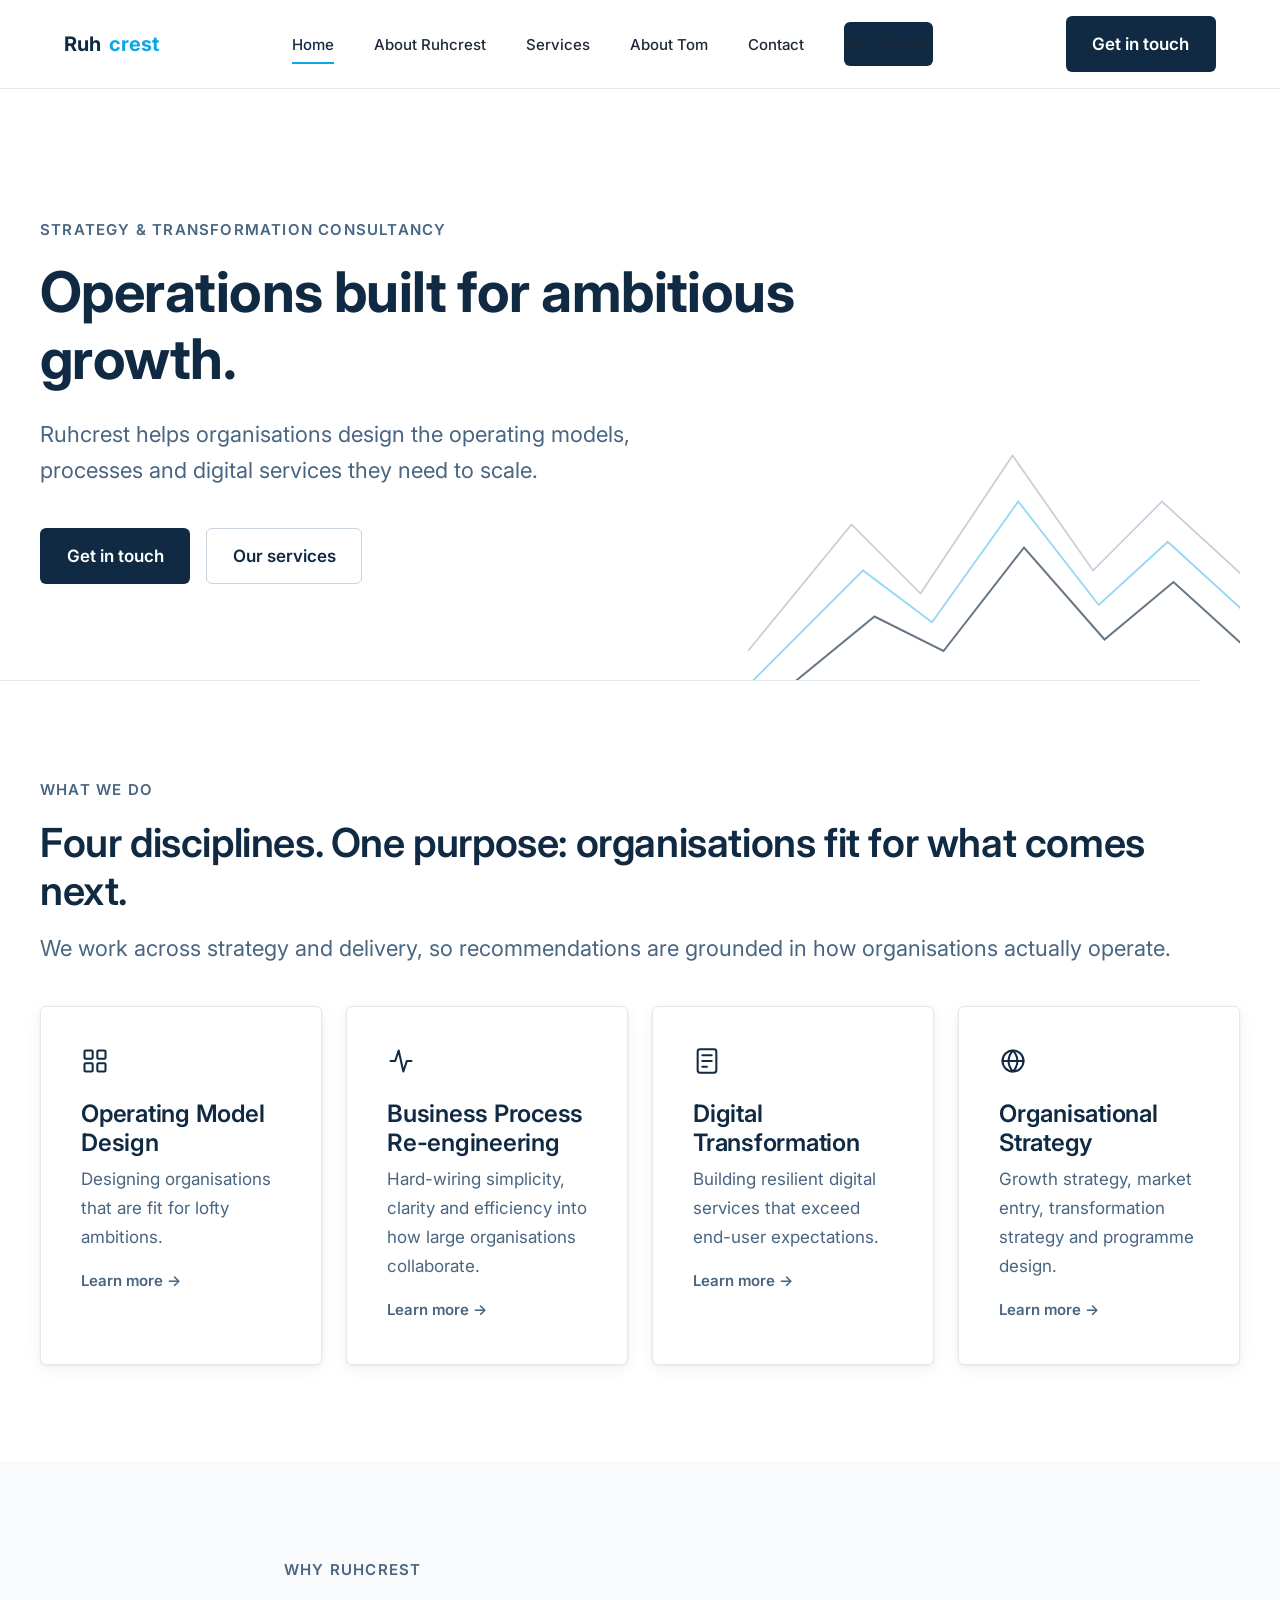
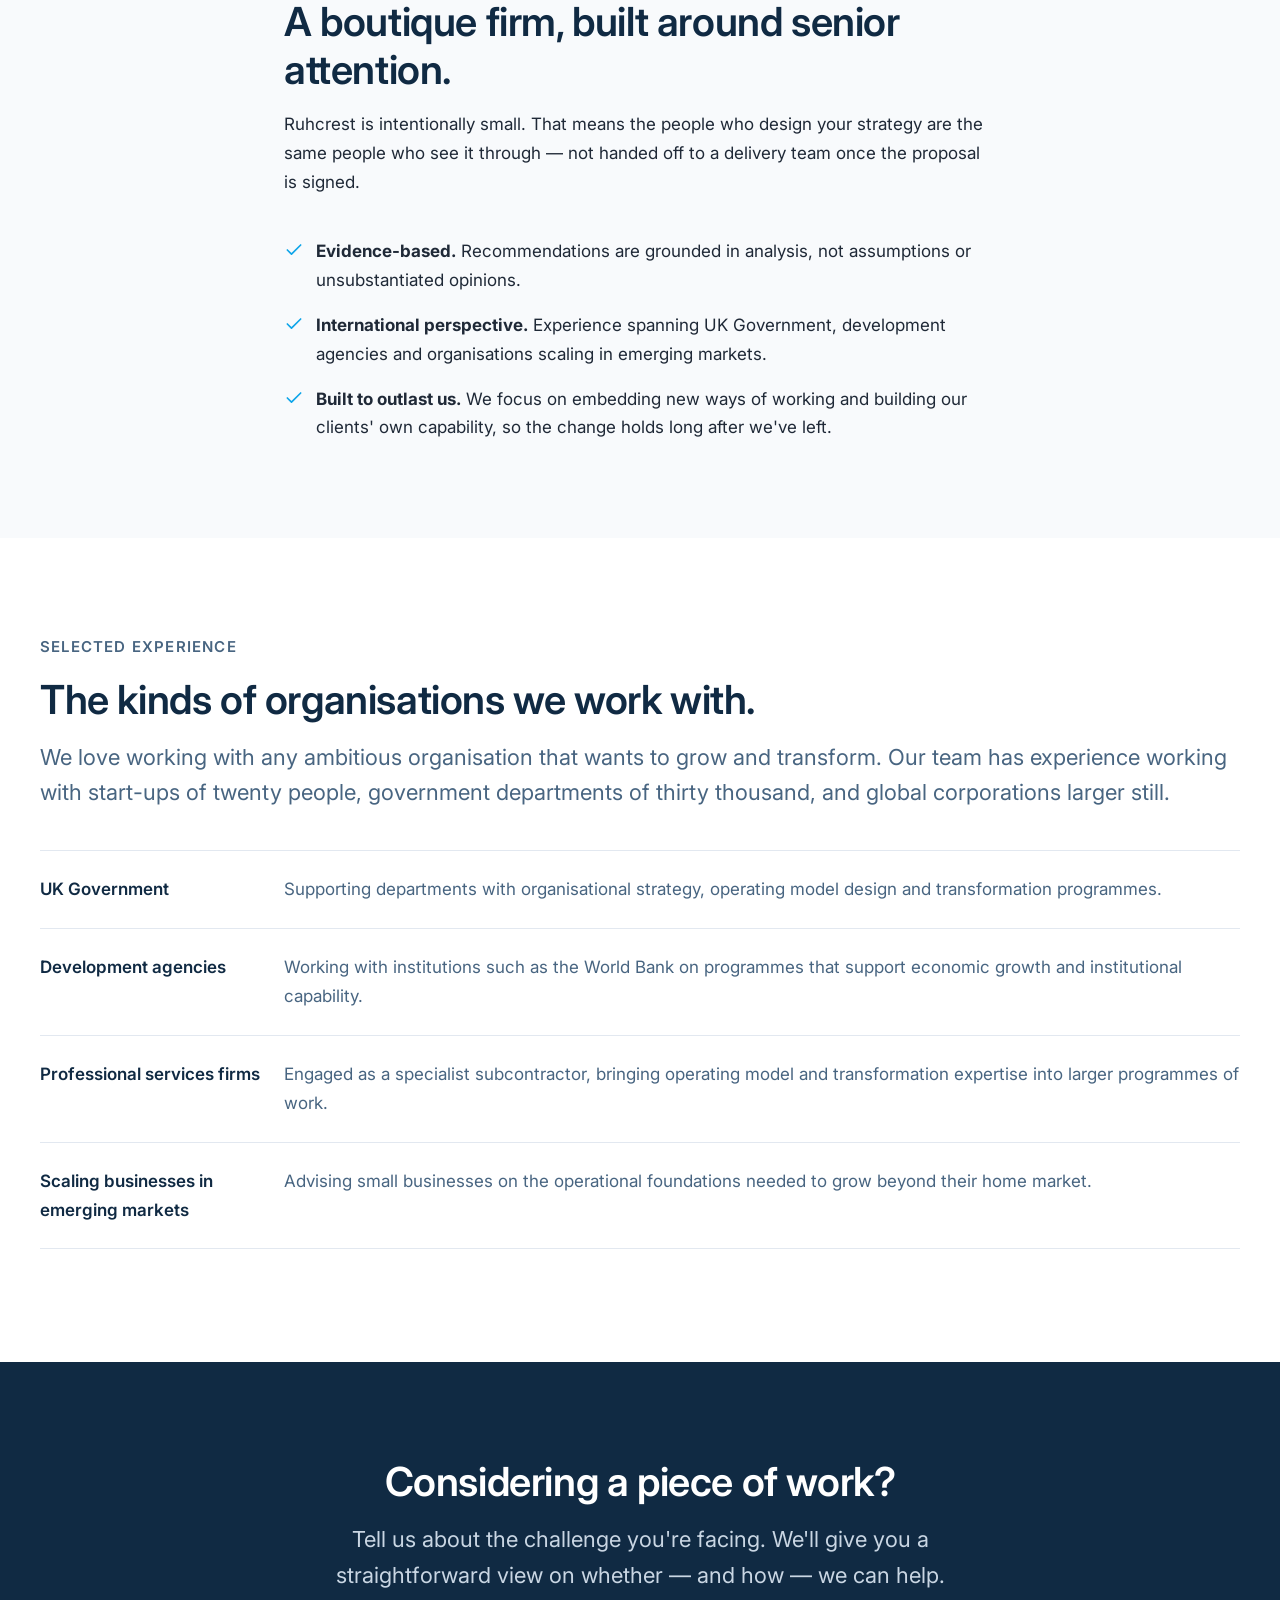
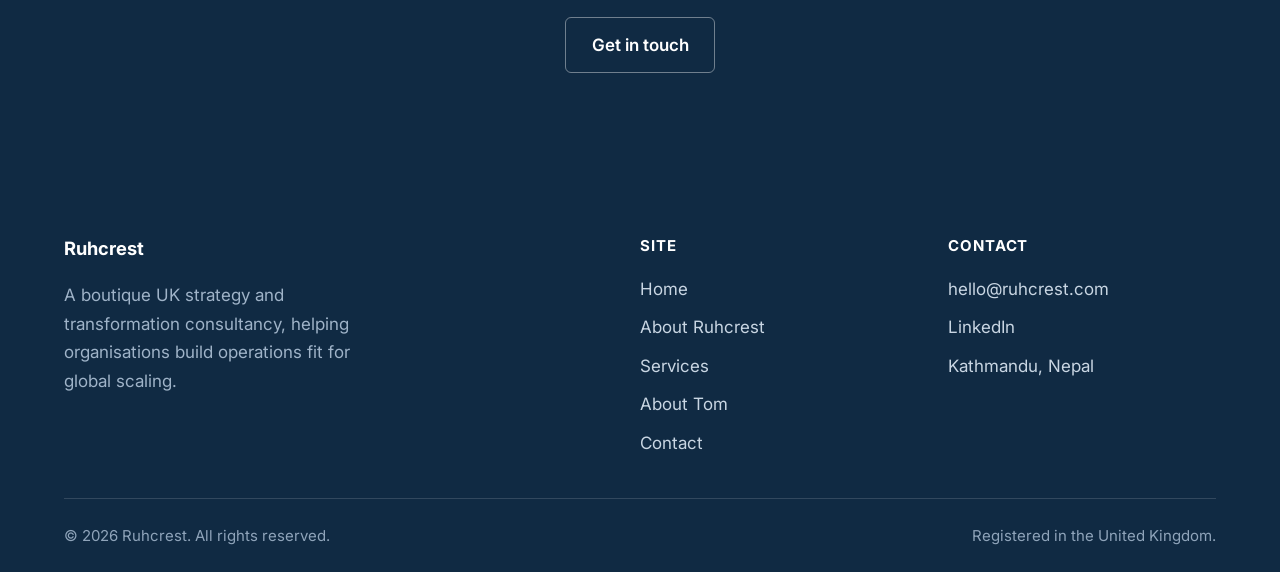
==== index.html @ d0ab8a47 "Initial commit: Ruhcrest website draft" ====
<!DOCTYPE html>
<html lang="en">
<head>
  <meta charset="UTF-8">
  <meta name="viewport" content="width=device-width, initial-scale=1.0">
  <title>Ruhcrest — Strategy &amp; Transformation Consultancy</title>
  <meta name="description" content="Ruhcrest is a boutique UK strategy and transformation consultancy helping organisations build operations fit for global scaling.">
  <link rel="preconnect" href="https://fonts.googleapis.com">
  <link rel="preconnect" href="https://fonts.gstatic.com" crossorigin>
  <link href="https://fonts.googleapis.com/css2?family=Inter:wght@400;500;600;700&display=swap" rel="stylesheet">
  <link rel="stylesheet" href="css/styles.css">
  <link rel="icon" href="assets/favicon.svg" type="image/svg+xml">
</head>
<body>
  <a class="skip-link" href="#main">Skip to content</a>

  <header class="site-header">
    <nav class="nav" aria-label="Primary">
      <a href="index.html" class="brand">Ruh<span class="brand-crest">crest</span></a>
      <button class="nav-toggle" aria-expanded="false" aria-controls="nav-links" aria-label="Open menu">
        <span></span>
      </button>
      <ul class="nav-links" id="nav-links">
        <li><a href="index.html" aria-current="page">Home</a></li>
        <li><a href="about.html">About Ruhcrest</a></li>
        <li><a href="services.html">Services</a></li>
        <li><a href="team.html">About Tom</a></li>
        <li><a href="contact.html">Contact</a></li>
        <li class="nav-cta-mobile"><a href="contact.html" class="btn btn-primary">Get in touch</a></li>
      </ul>
      <a href="contact.html" class="btn btn-primary nav-cta">Get in touch</a>
    </nav>
  </header>

  <main id="main">

    <!-- Hero -->
    <section class="hero container">
      <div class="hero-inner">
        <span class="eyebrow">Strategy &amp; Transformation Consultancy</span>
        <h1>Operations built for ambitious growth.</h1>
        <p class="lead">Ruhcrest helps organisations design the operating models, processes and digital services they need to scale.</p>
        <div class="btn-row">
          <a href="contact.html" class="btn btn-primary">Get in touch</a>
          <a href="services.html" class="btn btn-secondary">Our services</a>
        </div>
      </div>
      <svg class="hero-contour" viewBox="0 0 480 320" fill="none" xmlns="http://www.w3.org/2000/svg" aria-hidden="true">
        <path d="M0 260 L90 150 L150 210 L230 90 L300 190 L360 130 L480 240" stroke="#486581" stroke-width="1.5" opacity="0.35"/>
        <path d="M0 290 L100 190 L160 235 L235 130 L305 220 L365 165 L480 270" stroke="#0EA5E9" stroke-width="1.5" opacity="0.5"/>
        <path d="M0 320 L110 230 L170 260 L240 170 L310 250 L370 200 L480 300" stroke="#102A43" stroke-width="1.75" opacity="0.7"/>
      </svg>
    </section>

    <hr class="section-divider container">

    <!-- Overview of services -->
    <section class="section container">
      <span class="eyebrow">What we do</span>
      <h2>Four disciplines. One purpose: organisations fit for what comes next.</h2>
      <p class="lead" style="margin-bottom: var(--space-4);">We work across strategy and delivery, so recommendations are grounded in how organisations actually operate.</p>

      <div class="card-grid">
        <article class="card">
          <div class="card-icon" aria-hidden="true">
            <svg width="28" height="28" viewBox="0 0 24 24" fill="none" stroke="currentColor" stroke-width="1.75" stroke-linecap="round" stroke-linejoin="round"><rect x="3" y="3" width="7" height="7" rx="1"/><rect x="14" y="3" width="7" height="7" rx="1"/><rect x="14" y="14" width="7" height="7" rx="1"/><rect x="3" y="14" width="7" height="7" rx="1"/></svg>
          </div>
          <h3>Operating Model Design</h3>
          <p>Designing organisations that are fit for lofty ambitions.</p>
          <a href="services.html#operating-model" class="card-link">Learn more →</a>
        </article>

        <article class="card">
          <div class="card-icon" aria-hidden="true">
            <svg width="28" height="28" viewBox="0 0 24 24" fill="none" stroke="currentColor" stroke-width="1.75" stroke-linecap="round" stroke-linejoin="round"><path d="M3 12h4l3-9 4 18 3-9h4"/></svg>
          </div>
          <h3>Business Process Re-engineering</h3>
          <p>Hard-wiring simplicity, clarity and efficiency into how large organisations collaborate.</p>
          <a href="services.html#process-reengineering" class="card-link">Learn more →</a>
        </article>

        <article class="card">
          <div class="card-icon" aria-hidden="true">
            <svg width="28" height="28" viewBox="0 0 24 24" fill="none" stroke="currentColor" stroke-width="1.75" stroke-linecap="round" stroke-linejoin="round"><rect x="4" y="2" width="16" height="20" rx="2"/><line x1="8" y1="7" x2="16" y2="7"/><line x1="8" y1="12" x2="16" y2="12"/><line x1="8" y1="17" x2="12" y2="17"/></svg>
          </div>
          <h3>Digital Transformation</h3>
          <p>Building resilient digital services that exceed end-user expectations.</p>
          <a href="services.html#digital-transformation" class="card-link">Learn more →</a>
        </article>

        <article class="card">
          <div class="card-icon" aria-hidden="true">
            <svg width="28" height="28" viewBox="0 0 24 24" fill="none" stroke="currentColor" stroke-width="1.75" stroke-linecap="round" stroke-linejoin="round"><circle cx="12" cy="12" r="9"/><line x1="3" y1="12" x2="21" y2="12"/><path d="M12 3c2.5 2.7 3.8 6 3.8 9s-1.3 6.3-3.8 9c-2.5-2.7-3.8-6-3.8-9s1.3-6.3 3.8-9z"/></svg>
          </div>
          <h3>Organisational Strategy</h3>
          <p>Growth strategy, market entry, transformation strategy and programme design.</p>
          <a href="services.html#organisational-strategy" class="card-link">Learn more →</a>
        </article>
      </div>
    </section>

    <!-- Why Ruhcrest -->
    <section class="section section-grey">
      <div class="container-narrow">
        <span class="eyebrow">Why Ruhcrest</span>
        <h2>A boutique firm, built around senior attention.</h2>
        <p style="margin-bottom: var(--space-4);">Ruhcrest is intentionally small. That means the people who design your strategy are the same people who see it through — not handed off to a delivery team once the proposal is signed.</p>
        <ul class="check-list">
          <li>
            <svg width="20" height="20" viewBox="0 0 24 24" fill="none" stroke="currentColor" stroke-width="2" stroke-linecap="round" stroke-linejoin="round"><polyline points="20 6 9 17 4 12"/></svg>
            <span><strong>Evidence-based.</strong> Recommendations are grounded in analysis, not assumptions or unsubstantiated opinions.</span>
          </li>
          <li>
            <svg width="20" height="20" viewBox="0 0 24 24" fill="none" stroke="currentColor" stroke-width="2" stroke-linecap="round" stroke-linejoin="round"><polyline points="20 6 9 17 4 12"/></svg>
            <span><strong>International perspective.</strong> Experience spanning UK Government, development agencies and organisations scaling in emerging markets.</span>
          </li>
          <li>
            <svg width="20" height="20" viewBox="0 0 24 24" fill="none" stroke="currentColor" stroke-width="2" stroke-linecap="round" stroke-linejoin="round"><polyline points="20 6 9 17 4 12"/></svg>
            <span><strong>Built to outlast us.</strong> We focus on embedding new ways of working and building our clients' own capability, so the change holds long after we've left.</span>
          </li>
        </ul>
      </div>
    </section>

    <!-- Selected Experience -->
    <section class="section container">
      <span class="eyebrow">Selected Experience</span>
      <h2>The kinds of organisations we work with.</h2>
      <p class="lead" style="margin-bottom: var(--space-4);">We love working with any ambitious organisation that wants to grow and transform. Our team has experience working with start-ups of twenty people, government departments of thirty thousand, and global corporations larger still.</p>

      <dl class="experience-list">
        <li>
          <dt>UK Government</dt>
          <dd>Supporting departments with organisational strategy, operating model design and transformation programmes.</dd>
        </li>
        <li>
          <dt>Development agencies</dt>
          <dd>Working with institutions such as the World Bank on programmes that support economic growth and institutional capability.</dd>
        </li>
        <li>
          <dt>Professional services firms</dt>
          <dd>Engaged as a specialist subcontractor, bringing operating model and transformation expertise into larger programmes of work.</dd>
        </li>
        <li>
          <dt>Scaling businesses in emerging markets</dt>
          <dd>Advising small businesses on the operational foundations needed to grow beyond their home market.</dd>
        </li>
      </dl>
    </section>

    <!-- CTA -->
    <section class="cta-band">
      <div class="container-narrow">
        <h2>Considering a piece of work?</h2>
        <p class="lead">Tell us about the challenge you're facing. We'll give you a straightforward view on whether — and how — we can help.</p>
        <div class="btn-row">
          <a href="contact.html" class="btn btn-secondary">Get in touch</a>
        </div>
      </div>
    </section>

  </main>

  <footer class="site-footer">
    <div class="container">
      <div class="footer-grid">
        <div>
          <p class="footer-brand">Ruhcrest</p>
          <p class="footer-tagline">A boutique UK strategy and transformation consultancy, helping organisations build operations fit for global scaling.</p>
        </div>
        <div>
          <p class="footer-heading">Site</p>
          <ul class="footer-links">
            <li><a href="index.html">Home</a></li>
            <li><a href="about.html">About Ruhcrest</a></li>
            <li><a href="services.html">Services</a></li>
            <li><a href="team.html">About Tom</a></li>
            <li><a href="contact.html">Contact</a></li>
          </ul>
        </div>
        <div>
          <p class="footer-heading">Contact</p>
          <ul class="footer-links">
            <li><a href="mailto:hello@ruhcrest.com">hello@ruhcrest.com</a></li>
            <li><a href="https://www.linkedin.com/company/ruhcrest" target="_blank" rel="noopener">LinkedIn</a></li>
            <li>Kathmandu, Nepal</li>
          </ul>
        </div>
      </div>
      <div class="footer-bottom">
        <span>© 2026 Ruhcrest. All rights reserved.</span>
        <span>Registered in the United Kingdom.</span>
      </div>
    </div>
  </footer>

  <script src="js/main.js"></script>
</body>
</html>
---- css/styles.css ----
/* =========================================================
   Ruhcrest — Stylesheet
   A boutique strategy and transformation consultancy.
   Design language: The Economist / GOV.UK / McKinsey.
   Calm, evidence-based, restrained. No gradients, no glow.
   ========================================================= */

/* ---- 1. Design tokens ---------------------------------- */
:root {
  /* Colour */
  --color-primary: #102A43;      /* deep navy — headings, nav, footer */
  --color-secondary: #486581;    /* steel blue — supporting text, links */
  --color-accent: #0EA5E9;       /* sky blue — used sparingly */
  --color-background: #FFFFFF;
  --color-text: #1F2937;
  --color-light-grey: #F8FAFC;
  --color-border: #E2E8F0;
  --color-border-strong: #CBD5E1;

  /* Type */
  --font-base: 'Inter', -apple-system, BlinkMacSystemFont, 'Segoe UI', Roboto, sans-serif;
  --fs-h1: clamp(2.25rem, 4vw + 1rem, 3.5rem);
  --fs-h2: clamp(1.75rem, 2.4vw + 1rem, 2.5rem);
  --fs-h3: clamp(1.25rem, 1.2vw + 1rem, 1.5rem);
  --fs-lead: clamp(1.125rem, 1vw + 1rem, 1.375rem);
  --fs-body: 1.0625rem;
  --fs-small: 0.9375rem;
  --lh-heading: 1.2;
  --lh-body: 1.7;

  /* Layout */
  --max-width: 1200px;
  --max-width-narrow: 760px;
  --space-1: 0.5rem;
  --space-2: 1rem;
  --space-3: 1.5rem;
  --space-4: 2.5rem;
  --space-5: 4rem;
  --space-6: 6rem;
  --space-7: 8rem;
  --radius: 6px;
  --shadow-soft: 0 1px 3px rgba(16, 42, 67, 0.06), 0 4px 16px rgba(16, 42, 67, 0.06);
}

/* ---- 2. Reset -------------------------------------------- */
*, *::before, *::after { box-sizing: border-box; }
html { scroll-behavior: smooth; }
body {
  margin: 0;
  font-family: var(--font-base);
  font-size: var(--fs-body);
  line-height: var(--lh-body);
  color: var(--color-text);
  background: var(--color-background);
  -webkit-font-smoothing: antialiased;
}
img { max-width: 100%; display: block; }
ul, ol { padding: 0; margin: 0; }
figure { margin: 0; }

h1, h2, h3, h4 {
  font-family: var(--font-base);
  color: var(--color-primary);
  line-height: var(--lh-heading);
  font-weight: 600;
  margin: 0 0 var(--space-2);
  letter-spacing: -0.01em;
}
h1 { font-size: var(--fs-h1); font-weight: 700; }
h2 { font-size: var(--fs-h2); }
h3 { font-size: var(--fs-h3); }
p { margin: 0 0 var(--space-3); }
a { color: var(--color-secondary); text-decoration: none; }
a:hover { color: var(--color-primary); }
a:focus-visible,
button:focus-visible,
input:focus-visible,
textarea:focus-visible {
  outline: 2px solid var(--color-accent);
  outline-offset: 3px;
}

@media (prefers-reduced-motion: reduce) {
  html { scroll-behavior: auto; }
  * { animation-duration: 0.001ms !important; transition-duration: 0.001ms !important; }
}

/* ---- 3. Layout helpers ------------------------------------ */
.container {
  max-width: var(--max-width);
  margin: 0 auto;
  padding: 0 var(--space-3);
}
.container-narrow {
  max-width: var(--max-width-narrow);
  margin: 0 auto;
  padding: 0 var(--space-3);
}
.section { padding: var(--space-6) 0; }
.section-tight { padding: var(--space-5) 0; }
.section-grey { background: var(--color-light-grey); }
.section-divider {
  border: 0;
  border-top: 1px solid var(--color-border);
  margin: 0;
}
.eyebrow {
  display: block;
  font-size: var(--fs-small);
  font-weight: 600;
  text-transform: uppercase;
  letter-spacing: 0.08em;
  color: var(--color-secondary);
  margin-bottom: var(--space-2);
}
.lead {
  font-size: var(--fs-lead);
  color: var(--color-secondary);
  line-height: 1.6;
}
.visually-hidden {
  position: absolute;
  width: 1px; height: 1px;
  padding: 0; margin: -1px;
  overflow: hidden;
  clip: rect(0,0,0,0);
  white-space: nowrap; border: 0;
}
.skip-link {
  position: absolute;
  left: -9999px;
  top: 0;
  background: var(--color-primary);
  color: #fff;
  padding: var(--space-2) var(--space-3);
  z-index: 200;
  border-radius: 0 0 var(--radius) 0;
}
.skip-link:focus {
  left: 0;
  color: #fff;
}

/* ---- 4. Buttons ------------------------------------------- */
.btn {
  display: inline-flex;
  align-items: center;
  gap: 0.5rem;
  font-family: var(--font-base);
  font-size: var(--fs-body);
  font-weight: 600;
  padding: 0.8rem 1.6rem;
  border-radius: var(--radius);
  border: 1px solid transparent;
  cursor: pointer;
  transition: background-color 0.15s ease, color 0.15s ease, border-color 0.15s ease;
}
.btn-primary {
  background: var(--color-primary);
  color: #fff;
}
.btn-primary:hover { background: #0B1F32; color: #fff; }
.btn-secondary {
  background: transparent;
  color: var(--color-primary);
  border-color: var(--color-border-strong);
}
.btn-secondary:hover {
  border-color: var(--color-primary);
  color: var(--color-primary);
  background: var(--color-light-grey);
}
.btn-row { display: flex; flex-wrap: wrap; gap: var(--space-2); }

/* ---- 5. Header / navigation --------------------------------- */
.site-header {
  border-bottom: 1px solid var(--color-border);
  background: rgba(255, 255, 255, 0.96);
  position: sticky;
  top: 0;
  z-index: 100;
  backdrop-filter: saturate(180%) blur(6px);
}
.nav {
  max-width: var(--max-width);
  margin: 0 auto;
  padding: var(--space-2) var(--space-3);
  display: flex;
  align-items: center;
  justify-content: space-between;
}
.brand {
  display: flex;
  align-items: baseline;
  gap: 0.5rem;
  font-weight: 700;
  font-size: 1.25rem;
  color: var(--color-primary);
}
.brand span.brand-crest {
  color: var(--color-accent);
}
.nav-links {
  display: flex;
  align-items: center;
  gap: var(--space-4);
  list-style: none;
}
.nav-links a {
  color: var(--color-text);
  font-weight: 500;
  font-size: var(--fs-small);
  padding: 0.5rem 0;
  border-bottom: 2px solid transparent;
}
.nav-links a:hover,
.nav-links a[aria-current="page"] {
  color: var(--color-primary);
  border-bottom-color: var(--color-accent);
}
.nav-cta { display: none; }
.nav-toggle {
  display: none;
  background: none;
  border: 1px solid var(--color-border-strong);
  border-radius: var(--radius);
  padding: 0.5rem 0.7rem;
  cursor: pointer;
}
.nav-toggle span,
.nav-toggle span::before,
.nav-toggle span::after {
  display: block;
  width: 20px;
  height: 2px;
  background: var(--color-primary);
  position: relative;
  transition: transform 0.2s ease;
}
.nav-toggle span::before,
.nav-toggle span::after {
  content: "";
  position: absolute;
  left: 0;
}
.nav-toggle span::before { top: -6px; }
.nav-toggle span::after { top: 6px; }

@media (min-width: 860px) {
  .nav-cta { display: inline-flex; }
}

@media (max-width: 859px) {
  .nav-toggle { display: inline-flex; align-items: center; justify-content: center; }
  .nav-links {
    position: absolute;
    top: 100%;
    left: 0;
    right: 0;
    background: #fff;
    flex-direction: column;
    align-items: flex-start;
    gap: 0;
    border-bottom: 1px solid var(--color-border);
    max-height: 0;
    overflow: hidden;
    transition: max-height 0.25s ease;
  }
  .nav-links.is-open { max-height: 400px; }
  .nav-links li { width: 100%; }
  .nav-links a {
    display: block;
    width: 100%;
    padding: var(--space-2) var(--space-3);
    border-bottom: 1px solid var(--color-border);
  }
  .nav-links .nav-cta-mobile { display: block; padding: var(--space-2) var(--space-3); }
}

/* ---- 6. Hero ------------------------------------------------ */
.hero {
  padding: var(--space-7) 0 var(--space-6);
  position: relative;
  overflow: hidden;
}
.hero-inner {
  max-width: 760px;
}
.hero h1 { margin-bottom: var(--space-3); }
.hero .lead { margin-bottom: var(--space-4); max-width: 620px; }
.hero-contour {
  position: absolute;
  right: -60px;
  bottom: -40px;
  width: 46%;
  min-width: 320px;
  opacity: 0.9;
  pointer-events: none;
}
@media (max-width: 760px) {
  .hero-contour { display: none; }
}

/* ---- 7. Cards ------------------------------------------------ */
.card-grid {
  display: grid;
  grid-template-columns: repeat(auto-fit, minmax(250px, 1fr));
  gap: var(--space-3);
}
.card {
  background: #fff;
  border: 1px solid var(--color-border);
  border-radius: var(--radius);
  padding: var(--space-4);
  box-shadow: var(--shadow-soft);
  transition: border-color 0.15s ease;
}
.card:hover { border-color: var(--color-border-strong); }
.card-icon {
  color: var(--color-primary);
  margin-bottom: var(--space-2);
}
.card h3 { margin-bottom: var(--space-1); }
.card p { margin-bottom: 0; color: var(--color-secondary); }
.card-link {
  display: inline-block;
  margin-top: var(--space-2);
  font-weight: 600;
  font-size: var(--fs-small);
}

/* ---- 8. Two-column layout ------------------------------------ */
.split {
  display: grid;
  grid-template-columns: 1fr 1fr;
  gap: var(--space-5);
  align-items: start;
}
@media (max-width: 760px) {
  .split { grid-template-columns: 1fr; gap: var(--space-4); }
}
.split-reverse { direction: rtl; }
.split-reverse > * { direction: ltr; }

/* ---- 9. Lists with markers ------------------------------------ */
.check-list { list-style: none; display: grid; gap: var(--space-2); }
.check-list li {
  display: flex;
  gap: 0.75rem;
  align-items: flex-start;
  color: var(--color-text);
}
.check-list svg { flex-shrink: 0; margin-top: 3px; color: var(--color-accent); }

/* ---- 10. Experience / sector list ------------------------------ */
.experience-list {
  list-style: none;
  display: grid;
  gap: 0;
  border-top: 1px solid var(--color-border);
}
.experience-list li {
  display: grid;
  grid-template-columns: 220px 1fr;
  gap: var(--space-3);
  padding: var(--space-3) 0;
  border-bottom: 1px solid var(--color-border);
}
.experience-list dt {
  font-weight: 600;
  color: var(--color-primary);
}
.experience-list dd { margin: 0; color: var(--color-secondary); }
@media (max-width: 660px) {
  .experience-list li { grid-template-columns: 1fr; gap: var(--space-1); }
}

/* ---- 11. Service detail blocks ---------------------------------- */
.service-block {
  padding: var(--space-6) 0;
  border-bottom: 1px solid var(--color-border);
}
.service-block:last-of-type { border-bottom: none; }
.service-number {
  font-size: var(--fs-small);
  font-weight: 700;
  color: var(--color-accent);
  letter-spacing: 0.06em;
  display: block;
  margin-bottom: var(--space-2);
}
.service-grid {
  display: grid;
  grid-template-columns: repeat(3, 1fr);
  gap: var(--space-4);
  margin-top: var(--space-4);
}
.service-grid h4 {
  font-size: var(--fs-small);
  text-transform: uppercase;
  letter-spacing: 0.06em;
  color: var(--color-secondary);
  font-weight: 700;
  margin-bottom: var(--space-2);
}
@media (max-width: 760px) {
  .service-grid { grid-template-columns: 1fr; gap: var(--space-3); }
}

/* ---- 12. Portrait placeholder ------------------------------------ */
.portrait-placeholder {
  width: 100%;
  aspect-ratio: 4 / 5;
  background: var(--color-light-grey);
  border: 1px solid var(--color-border);
  border-radius: var(--radius);
  display: flex;
  align-items: center;
  justify-content: center;
  color: var(--color-secondary);
}

/* ---- 13. CTA band -------------------------------------------------- */
.cta-band {
  background: var(--color-primary);
  color: #fff;
  padding: var(--space-6) 0;
  text-align: center;
}
.cta-band h2 { color: #fff; }
.cta-band .lead { color: #C9D6E3; margin-left: auto; margin-right: auto; }
.cta-band .btn-row { justify-content: center; }
.cta-band .btn-secondary {
  color: #fff;
  border-color: rgba(255,255,255,0.4);
}
.cta-band .btn-secondary:hover {
  background: rgba(255,255,255,0.08);
  border-color: #fff;
}

/* ---- 14. Contact page ------------------------------------------------ */
.contact-grid {
  display: grid;
  grid-template-columns: 1fr 1.2fr;
  gap: var(--space-5);
}
@media (max-width: 820px) {
  .contact-grid { grid-template-columns: 1fr; }
}
.contact-detail {
  display: flex;
  gap: var(--space-2);
  align-items: flex-start;
  padding: var(--space-3) 0;
  border-bottom: 1px solid var(--color-border);
}
.contact-detail:first-child { border-top: 1px solid var(--color-border); }
.contact-detail svg { color: var(--color-primary); flex-shrink: 0; margin-top: 2px; }
.contact-detail h3 { font-size: var(--fs-body); margin-bottom: 0.2rem; }
.contact-detail p { margin: 0; color: var(--color-secondary); }

.form-field { margin-bottom: var(--space-3); }
.form-field label {
  display: block;
  font-weight: 600;
  font-size: var(--fs-small);
  margin-bottom: 0.4rem;
  color: var(--color-primary);
}
.form-field input,
.form-field textarea {
  width: 100%;
  font-family: var(--font-base);
  font-size: var(--fs-body);
  padding: 0.7rem 0.85rem;
  border: 1px solid var(--color-border-strong);
  border-radius: var(--radius);
  color: var(--color-text);
  background: #fff;
}
.form-field textarea { resize: vertical; min-height: 140px; }
.form-note {
  font-size: var(--fs-small);
  color: var(--color-secondary);
  margin-top: var(--space-1);
}
.form-status {
  margin-top: var(--space-2);
  font-size: var(--fs-small);
  font-weight: 600;
}
.form-status[data-state="success"] { color: #0F766E; }

/* ---- 15. Footer ------------------------------------------------------- */
.site-footer {
  background: var(--color-primary);
  color: #C9D6E3;
  padding: var(--space-5) 0 var(--space-3);
}
.footer-grid {
  display: grid;
  grid-template-columns: 2fr 1fr 1fr;
  gap: var(--space-4);
  padding-bottom: var(--space-4);
  border-bottom: 1px solid rgba(255,255,255,0.14);
}
@media (max-width: 660px) {
  .footer-grid { grid-template-columns: 1fr; gap: var(--space-3); }
}
.footer-brand { color: #fff; font-weight: 700; font-size: 1.15rem; margin-bottom: var(--space-2); }
.footer-tagline { max-width: 320px; color: #9FB3C8; margin-bottom: 0; }
.footer-heading {
  color: #fff;
  font-size: var(--fs-small);
  text-transform: uppercase;
  letter-spacing: 0.06em;
  font-weight: 700;
  margin-bottom: var(--space-2);
}
.footer-links { list-style: none; display: grid; gap: 0.6rem; }
.footer-links a { color: #C9D6E3; }
.footer-links a:hover { color: #fff; }
.footer-bottom {
  display: flex;
  justify-content: space-between;
  align-items: center;
  flex-wrap: wrap;
  gap: var(--space-2);
  padding-top: var(--space-3);
  font-size: var(--fs-small);
  color: #8FA4BA;
}

/* ---- 16. Page header (interior pages) ---------------------------------- */
.page-header {
  padding: var(--space-6) 0 var(--space-5);
  border-bottom: 1px solid var(--color-border);
}
.page-header .lead { max-width: 620px; }

/* ---- 17. Utility spacing --------------------------------------------- */
.mt-0 { margin-top: 0; }
.mb-0 { margin-bottom: 0; }
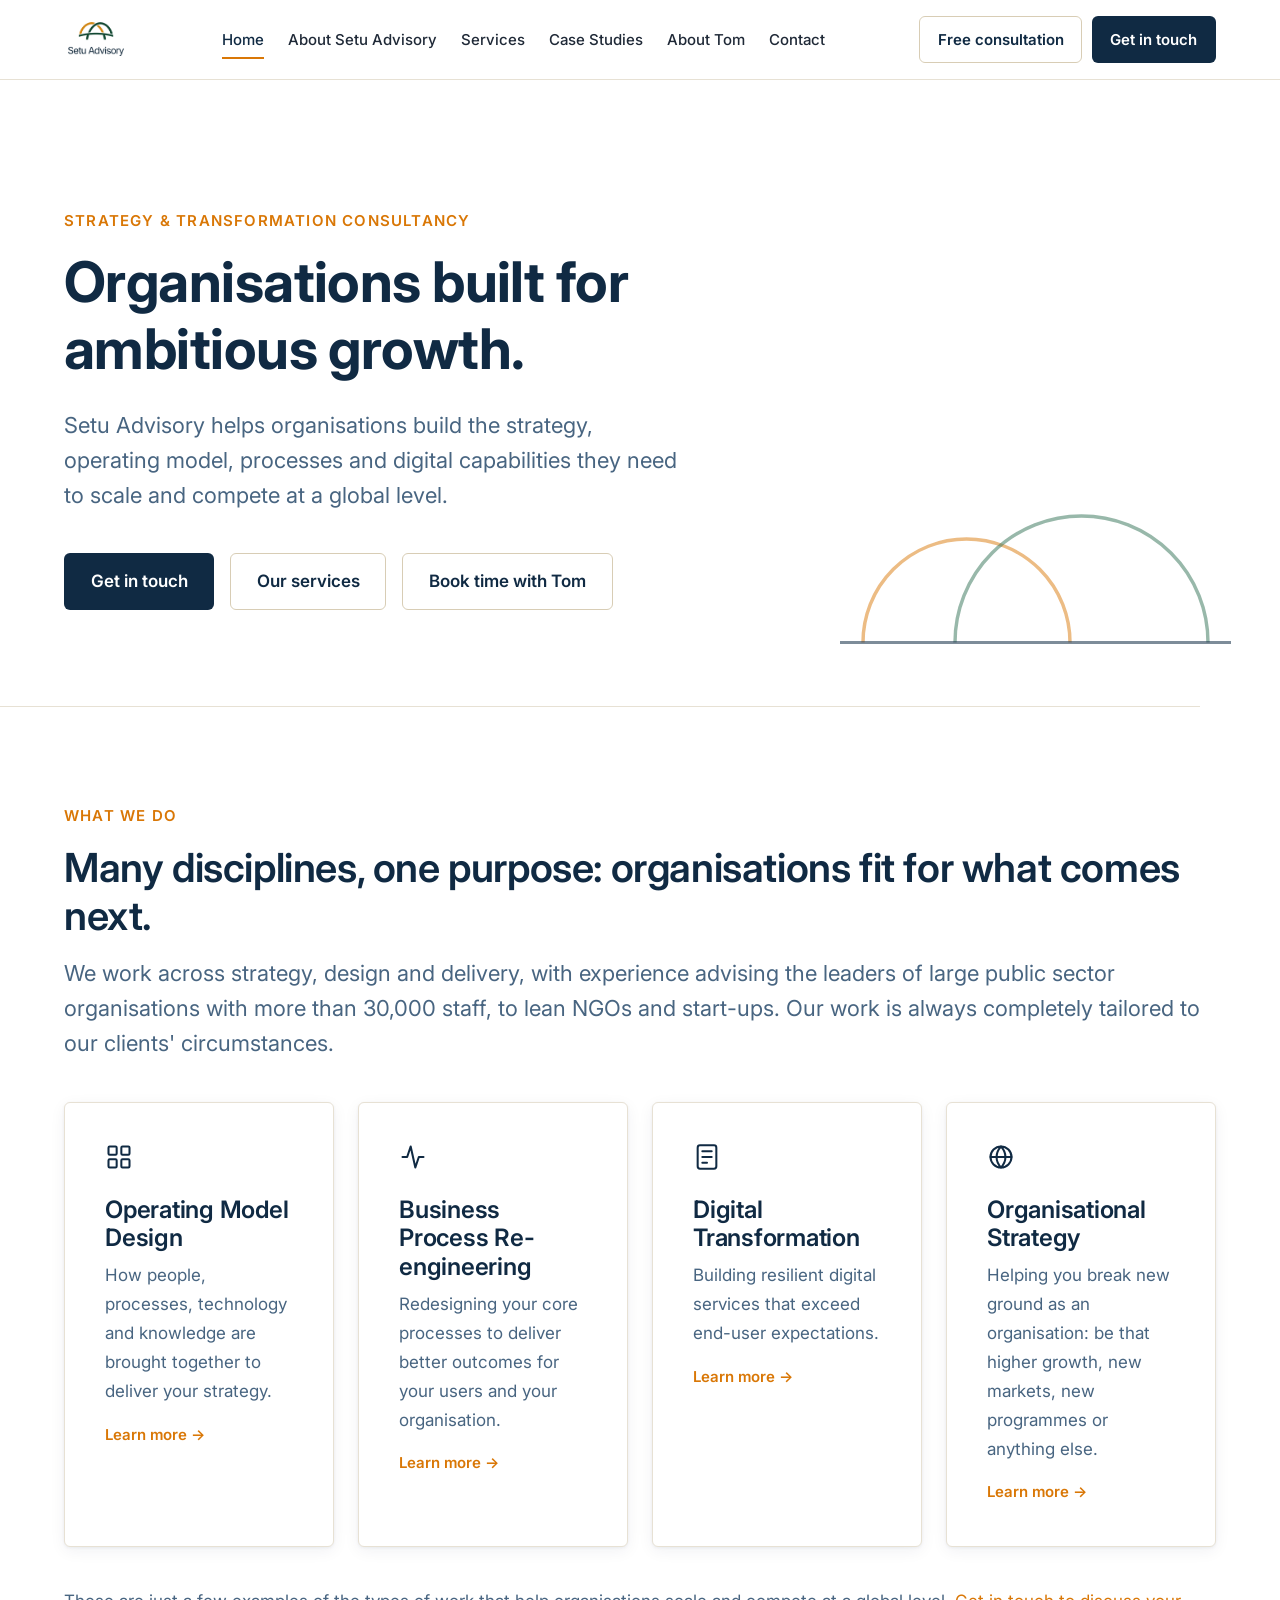
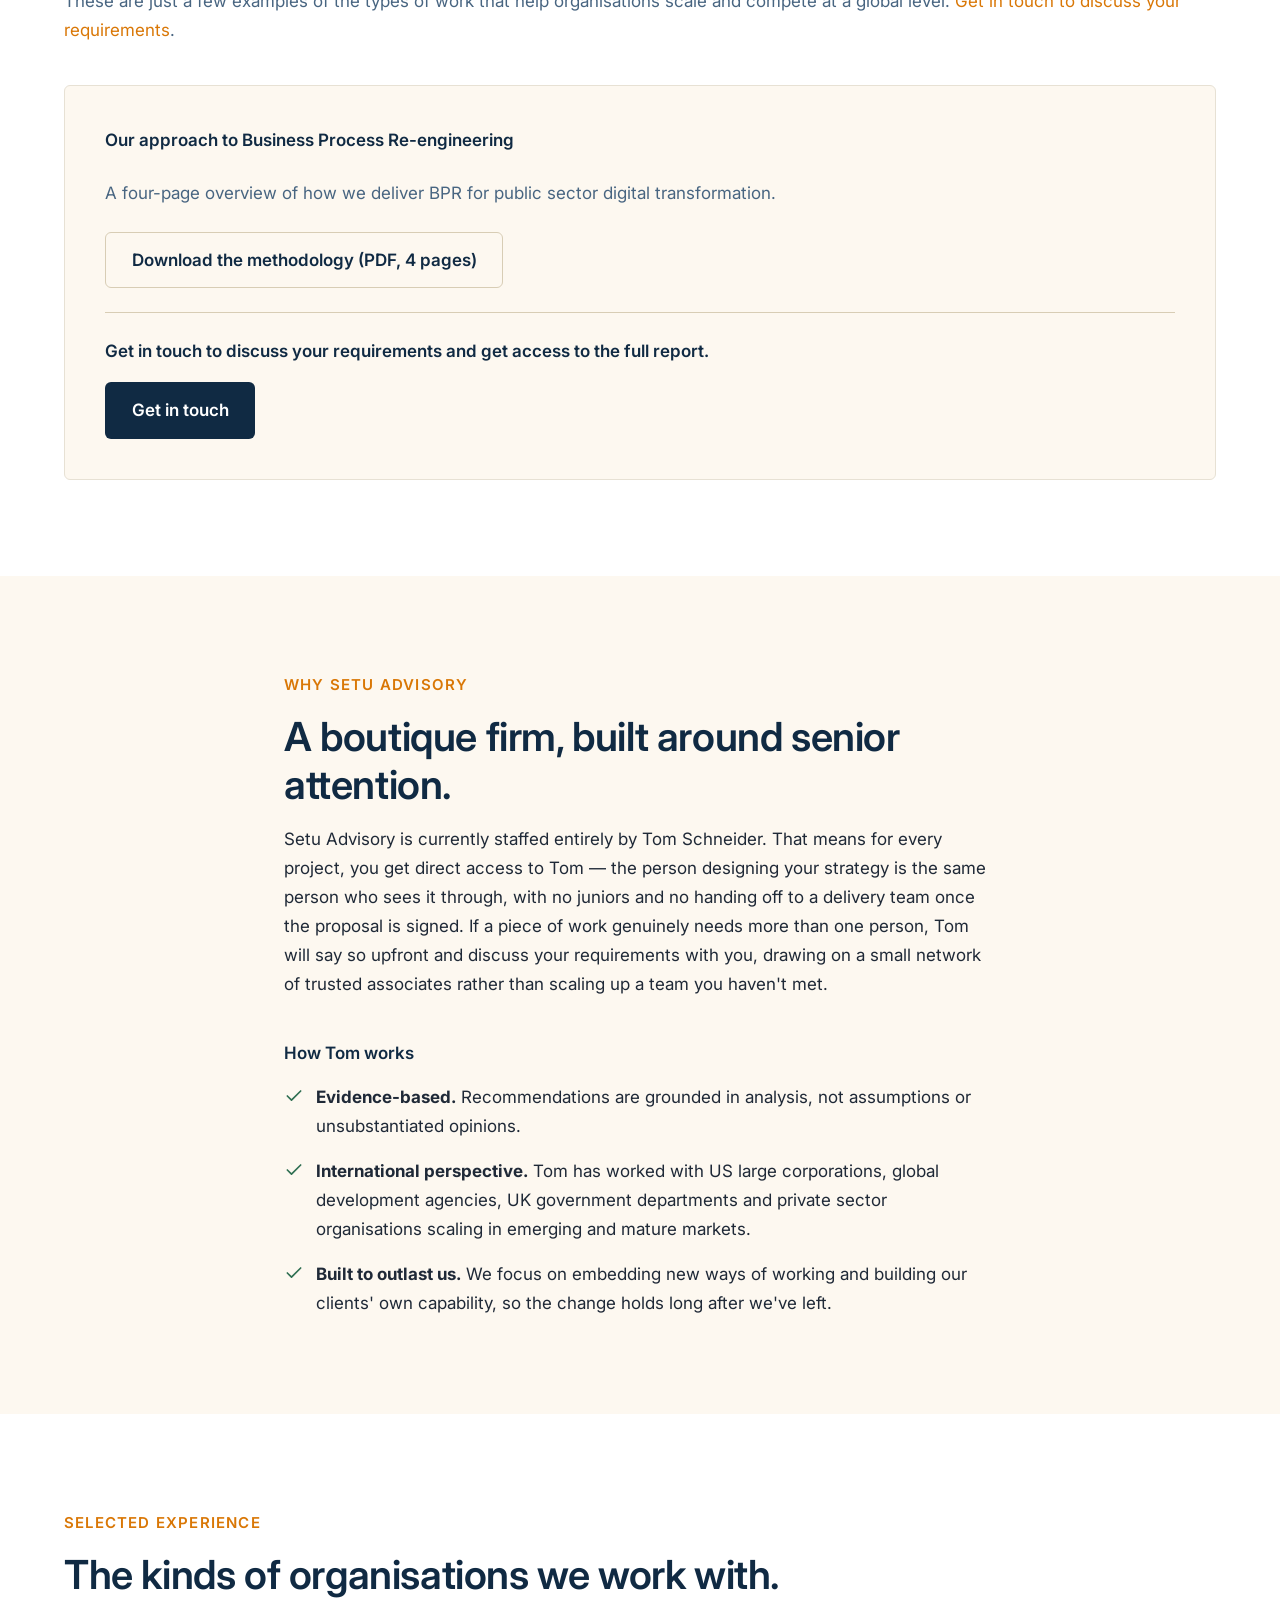
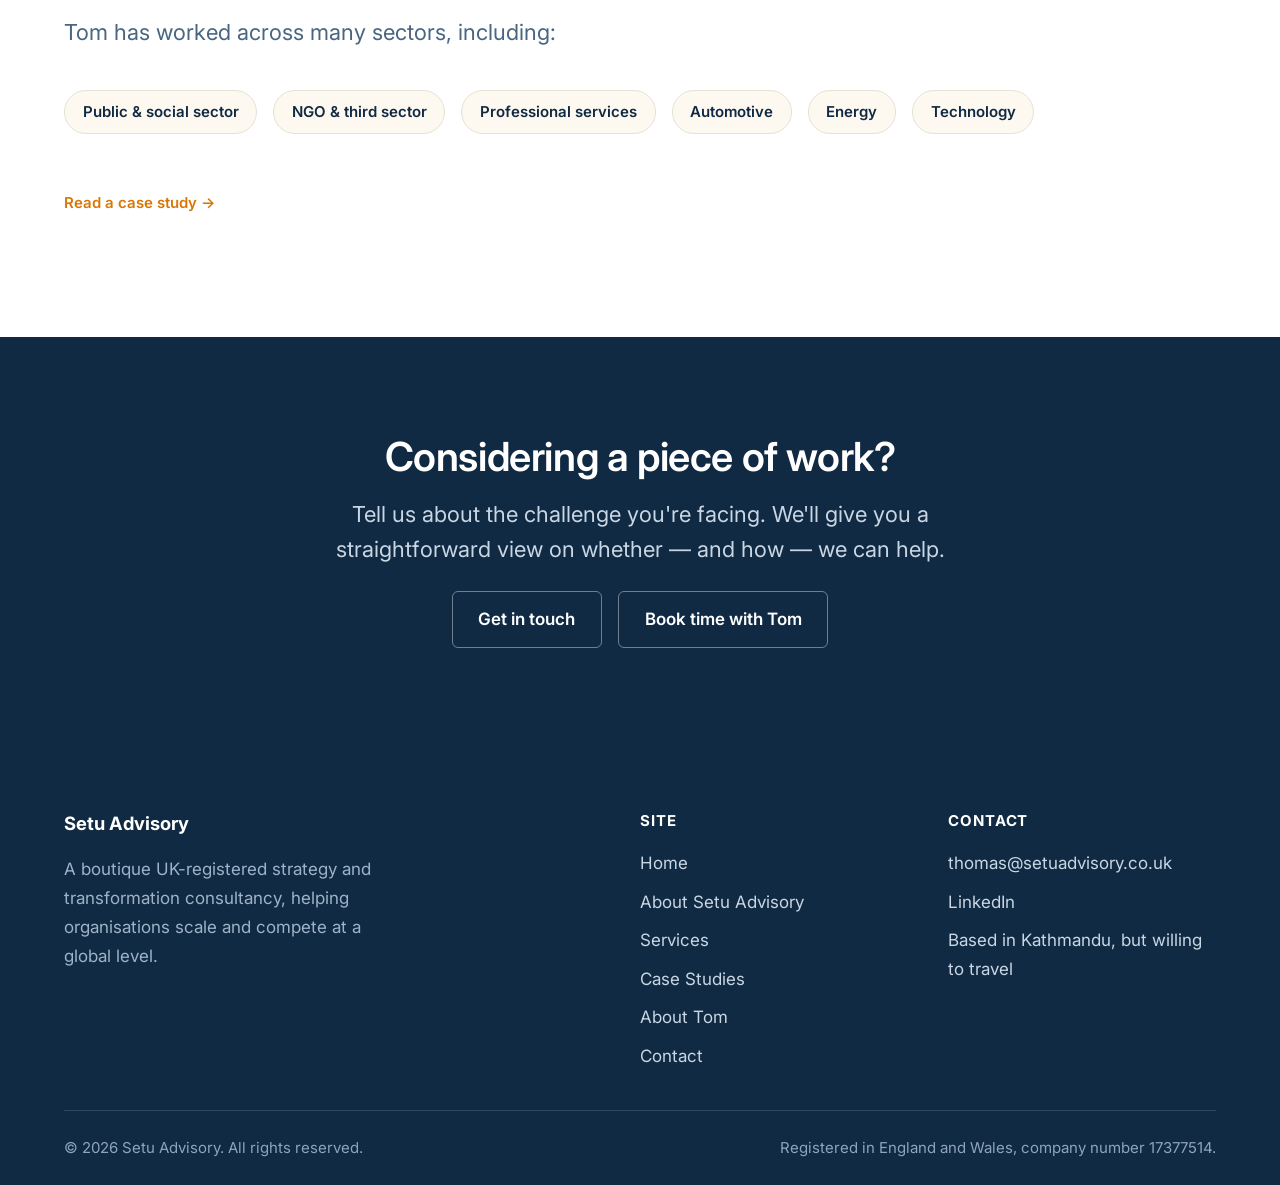
==== commit eaa790c7: "Setu advisory early draft For accessibility testing. Uploaded on 31st August 2026" ====
--- a/index.html
+++ b/index.html
@@ -3,32 +3,39 @@
 <head>
   <meta charset="UTF-8">
   <meta name="viewport" content="width=device-width, initial-scale=1.0">
-  <title>Ruhcrest — Strategy &amp; Transformation Consultancy</title>
-  <meta name="description" content="Ruhcrest is a boutique UK strategy and transformation consultancy helping organisations build operations fit for global scaling.">
+  <title>Setu Advisory — Strategy &amp; Transformation Consultancy</title>
+  <meta name="description" content="Setu Advisory is a boutique UK strategy and transformation consultancy helping organisations scale and compete at a global level.">
   <link rel="preconnect" href="https://fonts.googleapis.com">
   <link rel="preconnect" href="https://fonts.gstatic.com" crossorigin>
   <link href="https://fonts.googleapis.com/css2?family=Inter:wght@400;500;600;700&display=swap" rel="stylesheet">
   <link rel="stylesheet" href="css/styles.css">
-  <link rel="icon" href="assets/favicon.svg" type="image/svg+xml">
+  <link rel="icon" href="assets/favicon-32.png" sizes="32x32" type="image/png">
+  <link rel="icon" href="assets/favicon-64.png" sizes="64x64" type="image/png">
+  <link rel="apple-touch-icon" href="assets/apple-touch-icon.png">
 </head>
 <body>
   <a class="skip-link" href="#main">Skip to content</a>
 
   <header class="site-header">
     <nav class="nav" aria-label="Primary">
-      <a href="index.html" class="brand">Ruh<span class="brand-crest">crest</span></a>
+      <a href="index.html" class="brand"><img src="assets/setu-logo.png" alt="Setu Advisory" class="brand-logo"></a>
       <button class="nav-toggle" aria-expanded="false" aria-controls="nav-links" aria-label="Open menu">
         <span></span>
       </button>
       <ul class="nav-links" id="nav-links">
         <li><a href="index.html" aria-current="page">Home</a></li>
-        <li><a href="about.html">About Ruhcrest</a></li>
+        <li><a href="about.html">About Setu Advisory</a></li>
         <li><a href="services.html">Services</a></li>
+        <li><a href="case-studies.html">Case Studies</a></li>
         <li><a href="team.html">About Tom</a></li>
         <li><a href="contact.html">Contact</a></li>
         <li class="nav-cta-mobile"><a href="contact.html" class="btn btn-primary">Get in touch</a></li>
+        <li class="nav-cta-mobile"><a href="https://outlook.office.com/bookwithme/user/1473d8aa62ce41c8b2084eeffc072113@setuadvisory.co.uk/meetingtype/dMQkPKHw8kKmW9pJiiw7EA2?anonymous&ismsaljsauthenabled&ep=email" target="_blank" rel="noopener" class="btn btn-secondary">Free consultation</a></li>
       </ul>
-      <a href="contact.html" class="btn btn-primary nav-cta">Get in touch</a>
+      <div class="nav-cta-group">
+        <a href="https://outlook.office.com/bookwithme/user/1473d8aa62ce41c8b2084eeffc072113@setuadvisory.co.uk/meetingtype/dMQkPKHw8kKmW9pJiiw7EA2?anonymous&ismsaljsauthenabled&ep=email" target="_blank" rel="noopener" class="btn btn-secondary">Free consultation</a>
+        <a href="contact.html" class="btn btn-primary">Get in touch</a>
+      </div>
     </nav>
   </header>
 
@@ -38,17 +45,18 @@
     <section class="hero container">
       <div class="hero-inner">
         <span class="eyebrow">Strategy &amp; Transformation Consultancy</span>
-        <h1>Operations built for ambitious growth.</h1>
-        <p class="lead">Ruhcrest helps organisations design the operating models, processes and digital services they need to scale.</p>
+        <h1>Organisations built for ambitious growth.</h1>
+        <p class="lead">Setu Advisory helps organisations build the strategy, operating model, processes and digital capabilities they need to scale and compete at a global level.</p>
         <div class="btn-row">
           <a href="contact.html" class="btn btn-primary">Get in touch</a>
           <a href="services.html" class="btn btn-secondary">Our services</a>
+          <a href="https://outlook.office.com/bookwithme/user/1473d8aa62ce41c8b2084eeffc072113@setuadvisory.co.uk/meetingtype/dMQkPKHw8kKmW9pJiiw7EA2?anonymous&ismsaljsauthenabled&ep=email" target="_blank" rel="noopener" class="btn btn-secondary">Book time with Tom</a>
         </div>
       </div>
       <svg class="hero-contour" viewBox="0 0 480 320" fill="none" xmlns="http://www.w3.org/2000/svg" aria-hidden="true">
-        <path d="M0 260 L90 150 L150 210 L230 90 L300 190 L360 130 L480 240" stroke="#486581" stroke-width="1.5" opacity="0.35"/>
-        <path d="M0 290 L100 190 L160 235 L235 130 L305 220 L365 165 L480 270" stroke="#0EA5E9" stroke-width="1.5" opacity="0.5"/>
-        <path d="M0 320 L110 230 L170 260 L240 170 L310 250 L370 200 L480 300" stroke="#102A43" stroke-width="1.75" opacity="0.7"/>
+        <path d="M100 230 A90 90 0 0 1 280 230" stroke="#D97706" stroke-width="3" opacity="0.55"/>
+        <path d="M180 230 A110 110 0 0 1 400 230" stroke="#2F6F52" stroke-width="3" opacity="0.55"/>
+        <line x1="80" y1="230" x2="420" y2="230" stroke="#102A43" stroke-width="2.5" opacity="0.6"/>
       </svg>
     </section>
 
@@ -57,8 +65,8 @@
     <!-- Overview of services -->
     <section class="section container">
       <span class="eyebrow">What we do</span>
-      <h2>Four disciplines. One purpose: organisations fit for what comes next.</h2>
-      <p class="lead" style="margin-bottom: var(--space-4);">We work across strategy and delivery, so recommendations are grounded in how organisations actually operate.</p>
+      <h2>Many disciplines, one purpose: organisations fit for what comes next.</h2>
+      <p class="lead" style="margin-bottom: var(--space-4);">We work across strategy, design and delivery, with experience advising the leaders of large public sector organisations with more than 30,000 staff, to lean NGOs and start-ups. Our work is always completely tailored to our clients' circumstances.</p>
 
       <div class="card-grid">
         <article class="card">
@@ -66,7 +74,7 @@
             <svg width="28" height="28" viewBox="0 0 24 24" fill="none" stroke="currentColor" stroke-width="1.75" stroke-linecap="round" stroke-linejoin="round"><rect x="3" y="3" width="7" height="7" rx="1"/><rect x="14" y="3" width="7" height="7" rx="1"/><rect x="14" y="14" width="7" height="7" rx="1"/><rect x="3" y="14" width="7" height="7" rx="1"/></svg>
           </div>
           <h3>Operating Model Design</h3>
-          <p>Designing organisations that are fit for lofty ambitions.</p>
+          <p>How people, processes, technology and knowledge are brought together to deliver your strategy.</p>
           <a href="services.html#operating-model" class="card-link">Learn more →</a>
         </article>
 
@@ -75,7 +83,7 @@
             <svg width="28" height="28" viewBox="0 0 24 24" fill="none" stroke="currentColor" stroke-width="1.75" stroke-linecap="round" stroke-linejoin="round"><path d="M3 12h4l3-9 4 18 3-9h4"/></svg>
           </div>
           <h3>Business Process Re-engineering</h3>
-          <p>Hard-wiring simplicity, clarity and efficiency into how large organisations collaborate.</p>
+          <p>Redesigning your core processes to deliver better outcomes for your users and your organisation.</p>
           <a href="services.html#process-reengineering" class="card-link">Learn more →</a>
         </article>
 
@@ -93,18 +101,31 @@
             <svg width="28" height="28" viewBox="0 0 24 24" fill="none" stroke="currentColor" stroke-width="1.75" stroke-linecap="round" stroke-linejoin="round"><circle cx="12" cy="12" r="9"/><line x1="3" y1="12" x2="21" y2="12"/><path d="M12 3c2.5 2.7 3.8 6 3.8 9s-1.3 6.3-3.8 9c-2.5-2.7-3.8-6-3.8-9s1.3-6.3 3.8-9z"/></svg>
           </div>
           <h3>Organisational Strategy</h3>
-          <p>Growth strategy, market entry, transformation strategy and programme design.</p>
+          <p>Helping you break new ground as an organisation: be that higher growth, new markets, new programmes or anything else.</p>
           <a href="services.html#organisational-strategy" class="card-link">Learn more →</a>
         </article>
       </div>
-    </section>
-
-    <!-- Why Ruhcrest -->
+
+      <p style="margin-top: var(--space-4); color: var(--color-muted);">These are just a few examples of the types of work that help organisations scale and compete at a global level. <a href="contact.html">Get in touch to discuss your requirements</a>.</p>
+
+      <div class="blur-teaser" style="margin-top: var(--space-4); filter: none;">
+        <p style="font-weight: 600; color: var(--color-primary); filter: none;">Our approach to Business Process Re-engineering</p>
+        <p style="filter: none; color: var(--color-muted);">A four-page overview of how we deliver BPR for public sector digital transformation.</p>
+        <p style="filter: none;"><a href="downloads/setu-advisory-bpr-methodology.pdf" target="_blank" class="btn btn-secondary">Download the methodology (PDF, 4 pages)</a></p>
+        <div class="blur-cta">
+          <p>Get in touch to discuss your requirements and get access to the full report.</p>
+          <a href="contact.html" class="btn btn-primary">Get in touch</a>
+        </div>
+      </div>
+    </section>
+
+    <!-- Why Setu Advisory -->
     <section class="section section-grey">
       <div class="container-narrow">
-        <span class="eyebrow">Why Ruhcrest</span>
+        <span class="eyebrow">Why Setu Advisory</span>
         <h2>A boutique firm, built around senior attention.</h2>
-        <p style="margin-bottom: var(--space-4);">Ruhcrest is intentionally small. That means the people who design your strategy are the same people who see it through — not handed off to a delivery team once the proposal is signed.</p>
+        <p style="margin-bottom: var(--space-4);">Setu Advisory is currently staffed entirely by Tom Schneider. That means for every project, you get direct access to Tom — the person designing your strategy is the same person who sees it through, with no juniors and no handing off to a delivery team once the proposal is signed. If a piece of work genuinely needs more than one person, Tom will say so upfront and discuss your requirements with you, drawing on a small network of trusted associates rather than scaling up a team you haven't met.</p>
+        <p style="font-weight: 600; color: var(--color-primary); margin-bottom: var(--space-2);">How Tom works</p>
         <ul class="check-list">
           <li>
             <svg width="20" height="20" viewBox="0 0 24 24" fill="none" stroke="currentColor" stroke-width="2" stroke-linecap="round" stroke-linejoin="round"><polyline points="20 6 9 17 4 12"/></svg>
@@ -112,7 +133,7 @@
           </li>
           <li>
             <svg width="20" height="20" viewBox="0 0 24 24" fill="none" stroke="currentColor" stroke-width="2" stroke-linecap="round" stroke-linejoin="round"><polyline points="20 6 9 17 4 12"/></svg>
-            <span><strong>International perspective.</strong> Experience spanning UK Government, development agencies and organisations scaling in emerging markets.</span>
+            <span><strong>International perspective.</strong> Tom has worked with US large corporations, global development agencies, UK government departments and private sector organisations scaling in emerging and mature markets.</span>
           </li>
           <li>
             <svg width="20" height="20" viewBox="0 0 24 24" fill="none" stroke="currentColor" stroke-width="2" stroke-linecap="round" stroke-linejoin="round"><polyline points="20 6 9 17 4 12"/></svg>
@@ -126,26 +147,17 @@
     <section class="section container">
       <span class="eyebrow">Selected Experience</span>
       <h2>The kinds of organisations we work with.</h2>
-      <p class="lead" style="margin-bottom: var(--space-4);">We love working with any ambitious organisation that wants to grow and transform. Our team has experience working with start-ups of twenty people, government departments of thirty thousand, and global corporations larger still.</p>
-
-      <dl class="experience-list">
-        <li>
-          <dt>UK Government</dt>
-          <dd>Supporting departments with organisational strategy, operating model design and transformation programmes.</dd>
-        </li>
-        <li>
-          <dt>Development agencies</dt>
-          <dd>Working with institutions such as the World Bank on programmes that support economic growth and institutional capability.</dd>
-        </li>
-        <li>
-          <dt>Professional services firms</dt>
-          <dd>Engaged as a specialist subcontractor, bringing operating model and transformation expertise into larger programmes of work.</dd>
-        </li>
-        <li>
-          <dt>Scaling businesses in emerging markets</dt>
-          <dd>Advising small businesses on the operational foundations needed to grow beyond their home market.</dd>
-        </li>
-      </dl>
+      <p class="lead" style="margin-bottom: var(--space-4);">Tom has worked across many sectors, including:</p>
+
+      <ul class="sector-tags">
+        <li>Public &amp; social sector</li>
+        <li>NGO &amp; third sector</li>
+        <li>Professional services</li>
+        <li>Automotive</li>
+        <li>Energy</li>
+        <li>Technology</li>
+      </ul>
+      <p style="margin-top: var(--space-4);"><a href="case-studies.html" class="card-link">Read a case study →</a></p>
     </section>
 
     <!-- CTA -->
@@ -155,6 +167,7 @@
         <p class="lead">Tell us about the challenge you're facing. We'll give you a straightforward view on whether — and how — we can help.</p>
         <div class="btn-row">
           <a href="contact.html" class="btn btn-secondary">Get in touch</a>
+          <a href="https://outlook.office.com/bookwithme/user/1473d8aa62ce41c8b2084eeffc072113@setuadvisory.co.uk/meetingtype/dMQkPKHw8kKmW9pJiiw7EA2?anonymous&ismsaljsauthenabled&ep=email" target="_blank" rel="noopener" class="btn btn-secondary">Book time with Tom</a>
         </div>
       </div>
     </section>
@@ -165,15 +178,16 @@
     <div class="container">
       <div class="footer-grid">
         <div>
-          <p class="footer-brand">Ruhcrest</p>
-          <p class="footer-tagline">A boutique UK strategy and transformation consultancy, helping organisations build operations fit for global scaling.</p>
+          <p class="footer-brand">Setu Advisory</p>
+          <p class="footer-tagline">A boutique UK-registered strategy and transformation consultancy, helping organisations scale and compete at a global level.</p>
         </div>
         <div>
           <p class="footer-heading">Site</p>
           <ul class="footer-links">
             <li><a href="index.html">Home</a></li>
-            <li><a href="about.html">About Ruhcrest</a></li>
+            <li><a href="about.html">About Setu Advisory</a></li>
             <li><a href="services.html">Services</a></li>
+            <li><a href="case-studies.html">Case Studies</a></li>
             <li><a href="team.html">About Tom</a></li>
             <li><a href="contact.html">Contact</a></li>
           </ul>
@@ -181,15 +195,15 @@
         <div>
           <p class="footer-heading">Contact</p>
           <ul class="footer-links">
-            <li><a href="mailto:hello@ruhcrest.com">hello@ruhcrest.com</a></li>
-            <li><a href="https://www.linkedin.com/company/ruhcrest" target="_blank" rel="noopener">LinkedIn</a></li>
-            <li>Kathmandu, Nepal</li>
+            <li><a href="mailto:thomas@setuadvisory.co.uk">thomas@setuadvisory.co.uk</a></li>
+            <li><a href="https://www.linkedin.com/in/tomhschneider/" target="_blank" rel="noopener">LinkedIn</a></li>
+            <li>Based in Kathmandu, but willing to travel</li>
           </ul>
         </div>
       </div>
       <div class="footer-bottom">
-        <span>© 2026 Ruhcrest. All rights reserved.</span>
-        <span>Registered in the United Kingdom.</span>
+        <span>© 2026 Setu Advisory. All rights reserved.</span>
+        <span>Registered in England and Wales, company number 17377514.</span>
       </div>
     </div>
   </footer>
--- a/css/styles.css
+++ b/css/styles.css
@@ -1,5 +1,5 @@
 /* =========================================================
-   Ruhcrest — Stylesheet
+   Setu Advisory — Stylesheet
    A boutique strategy and transformation consultancy.
    Design language: The Economist / GOV.UK / McKinsey.
    Calm, evidence-based, restrained. No gradients, no glow.
@@ -7,15 +7,16 @@
 
 /* ---- 1. Design tokens ---------------------------------- */
 :root {
-  /* Colour */
-  --color-primary: #102A43;      /* deep navy — headings, nav, footer */
-  --color-secondary: #486581;    /* steel blue — supporting text, links */
-  --color-accent: #0EA5E9;       /* sky blue — used sparingly */
+  /* Colour — Setu Advisory style guide */
+  --color-primary: #102A43;      /* deep navy — text, headings, nav, footer */
+  --color-accent: #D97706;       /* mustard — accents, emphasis, links, CTAs */
+  --color-green: #2F6F52;        /* green — secondary signal, positive outcomes */
   --color-background: #FFFFFF;
   --color-text: #1F2937;
-  --color-light-grey: #F8FAFC;
-  --color-border: #E2E8F0;
-  --color-border-strong: #CBD5E1;
+  --color-light-grey: #FDF8F0;   /* warm cream, replaces cool grey */
+  --color-border: #E7E1D4;
+  --color-border-strong: #D8CDB5;
+  --color-muted: #486581;        /* muted navy-tint, for de-emphasised text only */
 
   /* Type */
   --font-base: 'Inter', -apple-system, BlinkMacSystemFont, 'Segoe UI', Roboto, sans-serif;
@@ -70,7 +71,7 @@
 h2 { font-size: var(--fs-h2); }
 h3 { font-size: var(--fs-h3); }
 p { margin: 0 0 var(--space-3); }
-a { color: var(--color-secondary); text-decoration: none; }
+a { color: var(--color-accent); text-decoration: none; }
 a:hover { color: var(--color-primary); }
 a:focus-visible,
 button:focus-visible,
@@ -96,8 +97,8 @@
   margin: 0 auto;
   padding: 0 var(--space-3);
 }
-.section { padding: var(--space-6) 0; }
-.section-tight { padding: var(--space-5) 0; }
+.section { padding-top: var(--space-6); padding-bottom: var(--space-6); }
+.section-tight { padding-top: var(--space-5); padding-bottom: var(--space-5); }
 .section-grey { background: var(--color-light-grey); }
 .section-divider {
   border: 0;
@@ -110,12 +111,12 @@
   font-weight: 600;
   text-transform: uppercase;
   letter-spacing: 0.08em;
-  color: var(--color-secondary);
+  color: var(--color-accent);
   margin-bottom: var(--space-2);
 }
 .lead {
   font-size: var(--fs-lead);
-  color: var(--color-secondary);
+  color: var(--color-muted);
   line-height: 1.6;
 }
 .visually-hidden {
@@ -203,7 +204,7 @@
 .nav-links {
   display: flex;
   align-items: center;
-  gap: var(--space-4);
+  gap: var(--space-3);
   list-style: none;
 }
 .nav-links a {
@@ -218,7 +219,8 @@
   color: var(--color-primary);
   border-bottom-color: var(--color-accent);
 }
-.nav-cta { display: none; }
+.nav-cta-group { display: none; gap: 0.6rem; }
+.nav-cta-mobile { display: none; }
 .nav-toggle {
   display: none;
   background: none;
@@ -246,11 +248,12 @@
 .nav-toggle span::before { top: -6px; }
 .nav-toggle span::after { top: 6px; }
 
-@media (min-width: 860px) {
-  .nav-cta { display: inline-flex; }
-}
-
-@media (max-width: 859px) {
+@media (min-width: 1024px) {
+  .nav-cta-group { display: flex; }
+  .nav-cta-group .btn { padding: 0.6rem 1.1rem; font-size: var(--fs-small); }
+}
+
+@media (max-width: 1023px) {
   .nav-toggle { display: inline-flex; align-items: center; justify-content: center; }
   .nav-links {
     position: absolute;
@@ -279,7 +282,8 @@
 
 /* ---- 6. Hero ------------------------------------------------ */
 .hero {
-  padding: var(--space-7) 0 var(--space-6);
+  padding-top: var(--space-7);
+  padding-bottom: var(--space-6);
   position: relative;
   overflow: hidden;
 }
@@ -321,7 +325,7 @@
   margin-bottom: var(--space-2);
 }
 .card h3 { margin-bottom: var(--space-1); }
-.card p { margin-bottom: 0; color: var(--color-secondary); }
+.card p { margin-bottom: 0; color: var(--color-muted); }
 .card-link {
   display: inline-block;
   margin-top: var(--space-2);
@@ -350,7 +354,7 @@
   align-items: flex-start;
   color: var(--color-text);
 }
-.check-list svg { flex-shrink: 0; margin-top: 3px; color: var(--color-accent); }
+.check-list svg { flex-shrink: 0; margin-top: 3px; color: var(--color-green); }
 
 /* ---- 10. Experience / sector list ------------------------------ */
 .experience-list {
@@ -370,7 +374,7 @@
   font-weight: 600;
   color: var(--color-primary);
 }
-.experience-list dd { margin: 0; color: var(--color-secondary); }
+.experience-list dd { margin: 0; color: var(--color-muted); }
 @media (max-width: 660px) {
   .experience-list li { grid-template-columns: 1fr; gap: var(--space-1); }
 }
@@ -399,7 +403,7 @@
   font-size: var(--fs-small);
   text-transform: uppercase;
   letter-spacing: 0.06em;
-  color: var(--color-secondary);
+  color: var(--color-muted);
   font-weight: 700;
   margin-bottom: var(--space-2);
 }
@@ -417,7 +421,7 @@
   display: flex;
   align-items: center;
   justify-content: center;
-  color: var(--color-secondary);
+  color: var(--color-muted);
 }
 
 /* ---- 13. CTA band -------------------------------------------------- */
@@ -458,7 +462,7 @@
 .contact-detail:first-child { border-top: 1px solid var(--color-border); }
 .contact-detail svg { color: var(--color-primary); flex-shrink: 0; margin-top: 2px; }
 .contact-detail h3 { font-size: var(--fs-body); margin-bottom: 0.2rem; }
-.contact-detail p { margin: 0; color: var(--color-secondary); }
+.contact-detail p { margin: 0; color: var(--color-muted); }
 
 .form-field { margin-bottom: var(--space-3); }
 .form-field label {
@@ -482,7 +486,7 @@
 .form-field textarea { resize: vertical; min-height: 140px; }
 .form-note {
   font-size: var(--fs-small);
-  color: var(--color-secondary);
+  color: var(--color-muted);
   margin-top: var(--space-1);
 }
 .form-status {
@@ -490,7 +494,7 @@
   font-size: var(--fs-small);
   font-weight: 600;
 }
-.form-status[data-state="success"] { color: #0F766E; }
+.form-status[data-state="success"] { color: var(--color-green); }
 
 /* ---- 15. Footer ------------------------------------------------------- */
 .site-footer {
@@ -534,11 +538,238 @@
 
 /* ---- 16. Page header (interior pages) ---------------------------------- */
 .page-header {
-  padding: var(--space-6) 0 var(--space-5);
+  padding-top: var(--space-6);
+  padding-bottom: var(--space-5);
   border-bottom: 1px solid var(--color-border);
 }
 .page-header .lead { max-width: 620px; }
 
-/* ---- 17. Utility spacing --------------------------------------------- */
+/* ---- 17. Case study page ------------------------------------------------ */
+.case-study-header {
+  padding: var(--space-6) 0 var(--space-4);
+  border-bottom: 1px solid var(--color-border);
+}
+.case-study-meta {
+  display: flex;
+  flex-wrap: wrap;
+  gap: var(--space-2) var(--space-4);
+  margin-top: var(--space-2);
+  font-size: var(--fs-small);
+  color: var(--color-muted);
+}
+.case-study-meta strong { color: var(--color-primary); }
+
+.case-study-block {
+  padding: var(--space-5) 0;
+  border-bottom: 1px solid var(--color-border);
+}
+.case-study-block:last-of-type { border-bottom: none; }
+.case-study-block h2 { margin-bottom: var(--space-2); }
+
+.impact-list { list-style: none; display: grid; gap: var(--space-2); margin-top: var(--space-3); }
+.impact-list li {
+  display: flex;
+  gap: 0.75rem;
+  align-items: flex-start;
+}
+.impact-list svg { flex-shrink: 0; margin-top: 3px; color: var(--color-green); }
+
+.quote-block {
+  background: var(--color-light-grey);
+  border-left: 4px solid var(--color-accent);
+  border-radius: 0 var(--radius) var(--radius) 0;
+  padding: var(--space-3) var(--space-4);
+  margin: 0 0 var(--space-3);
+}
+.quote-block p {
+  font-size: 1.05rem;
+  color: var(--color-text);
+  margin-bottom: var(--space-1);
+}
+.quote-block p:last-child { margin-bottom: 0; }
+.quote-question {
+  font-weight: 600;
+  color: var(--color-primary);
+  margin-bottom: var(--space-1);
+}
+.quote-attribution {
+  margin-top: var(--space-4);
+  font-size: var(--fs-small);
+  color: var(--color-muted);
+  font-weight: 600;
+}
+
+/* ---- 18. Brand logo -------------------------------------------------- */
+.brand-logo {
+  height: 42px;
+  width: auto;
+  display: block;
+}
+
+/* ---- 20. Sector tags -------------------------------------------------- */
+.sector-tags {
+  list-style: none;
+  display: flex;
+  flex-wrap: wrap;
+  gap: var(--space-2);
+}
+.sector-tags li {
+  background: var(--color-light-grey);
+  border: 1px solid var(--color-border);
+  border-radius: 999px;
+  padding: 0.5rem 1.1rem;
+  font-size: var(--fs-small);
+  font-weight: 600;
+  color: var(--color-primary);
+}
+
+/* ---- 22. BPR methodology components ------------------------------------ */
+.bpr-subsection {
+  margin-top: var(--space-5);
+  padding-top: var(--space-5);
+  border-top: 1px solid var(--color-border);
+}
+.bpr-subsection h3 { margin-bottom: var(--space-2); }
+
+.numbered-block { display: flex; gap: var(--space-3); margin-bottom: var(--space-3); }
+.numbered-block .num {
+  flex-shrink: 0;
+  width: 32px; height: 32px;
+  border-radius: 50%;
+  background: var(--color-primary);
+  color: #fff;
+  display: flex; align-items: center; justify-content: center;
+  font-weight: 700; font-size: var(--fs-small);
+}
+.numbered-block h4 { margin-bottom: 0.4rem; }
+.numbered-block ul { margin: 0.4rem 0 0; padding-left: 1.1rem; color: var(--color-muted); }
+.numbered-block li { margin-bottom: 0.3rem; }
+
+.stack-list { list-style: none; counter-reset: stack; display: grid; gap: 0; border-top: 1px solid var(--color-border); }
+.stack-list li {
+  counter-increment: stack;
+  padding: var(--space-2) 0 var(--space-2) 2.2rem;
+  border-bottom: 1px solid var(--color-border);
+  position: relative;
+  color: var(--color-muted);
+}
+.stack-list li::before {
+  content: counter(stack);
+  position: absolute;
+  left: 0; top: var(--space-2);
+  width: 22px; height: 22px;
+  border-radius: 50%;
+  background: var(--color-light-grey);
+  border: 1px solid var(--color-border-strong);
+  color: var(--color-muted);
+  font-size: 0.75rem; font-weight: 700;
+  display: flex; align-items: center; justify-content: center;
+}
+.stack-list li.is-current {
+  color: var(--color-primary);
+  font-weight: 700;
+  background: var(--color-light-grey);
+  border-radius: var(--radius);
+  padding-left: 2.2rem;
+}
+.stack-list li.is-current::before {
+  background: var(--color-accent);
+  border-color: var(--color-accent);
+  color: #fff;
+}
+
+.stage-block {
+  border: 1px solid var(--color-border);
+  border-radius: var(--radius);
+  padding: var(--space-3);
+  margin-bottom: var(--space-3);
+}
+.stage-block-head { display: flex; align-items: center; gap: 0.75rem; margin-bottom: var(--space-2); }
+.stage-block-head .num {
+  flex-shrink: 0;
+  width: 30px; height: 30px;
+  border-radius: 50%;
+  background: var(--color-accent);
+  color: #fff;
+  display: flex; align-items: center; justify-content: center;
+  font-weight: 700; font-size: var(--fs-small);
+}
+.stage-block-head h4 { margin-bottom: 0; }
+.stage-block ul { margin: 0 0 var(--space-2); padding-left: 1.2rem; color: var(--color-muted); }
+.stage-block li { margin-bottom: 0.3rem; }
+.stage-block .governance-q {
+  font-size: var(--fs-small);
+  color: var(--color-primary);
+  font-style: italic;
+  margin: 0;
+}
+
+.blur-teaser {
+  position: relative;
+  border: 1px solid var(--color-border);
+  border-radius: var(--radius);
+  padding: var(--space-4);
+  background: var(--color-light-grey);
+  overflow: hidden;
+}
+.blur-teaser ul {
+  list-style: none;
+  filter: blur(4px);
+  -webkit-filter: blur(4px);
+  user-select: none;
+  color: var(--color-muted);
+  display: grid;
+  gap: 0.6rem;
+}
+.blur-cta {
+  margin-top: var(--space-3);
+  padding-top: var(--space-3);
+  border-top: 1px solid var(--color-border-strong);
+  filter: none;
+}
+.blur-cta p { margin-bottom: var(--space-2); font-weight: 600; color: var(--color-primary); }
+
+/* ---- 24. Accordion (case study feedback) ------------------------------- */
+.accordion { border-top: 1px solid var(--color-border); }
+.accordion-item { border-bottom: 1px solid var(--color-border); }
+.accordion-item h3 { margin: 0; }
+.accordion-trigger {
+  width: 100%;
+  display: flex;
+  align-items: center;
+  justify-content: space-between;
+  gap: var(--space-3);
+  background: none;
+  border: none;
+  cursor: pointer;
+  padding: var(--space-3) 0;
+  text-align: left;
+  font-family: var(--font-base);
+  font-size: 1.05rem;
+  font-weight: 600;
+  color: var(--color-primary);
+}
+.accordion-trigger:hover { color: var(--color-accent); }
+.accordion-icon {
+  flex-shrink: 0;
+  color: var(--color-accent);
+  transition: transform 0.2s ease;
+}
+.accordion-trigger[aria-expanded="true"] .accordion-icon { transform: rotate(180deg); }
+.accordion-panel {
+  padding: 0 0 var(--space-3);
+  color: var(--color-text);
+  border-left: 3px solid var(--color-accent);
+  padding-left: var(--space-3);
+  margin-bottom: var(--space-2);
+}
+
+.signal-list-heading {
+  font-weight: 600;
+  color: var(--color-primary);
+  margin: var(--space-3) 0 var(--space-2);
+}
+
+/* ---- 26. Utility spacing --------------------------------------------- */
 .mt-0 { margin-top: 0; }
 .mb-0 { margin-bottom: 0; }
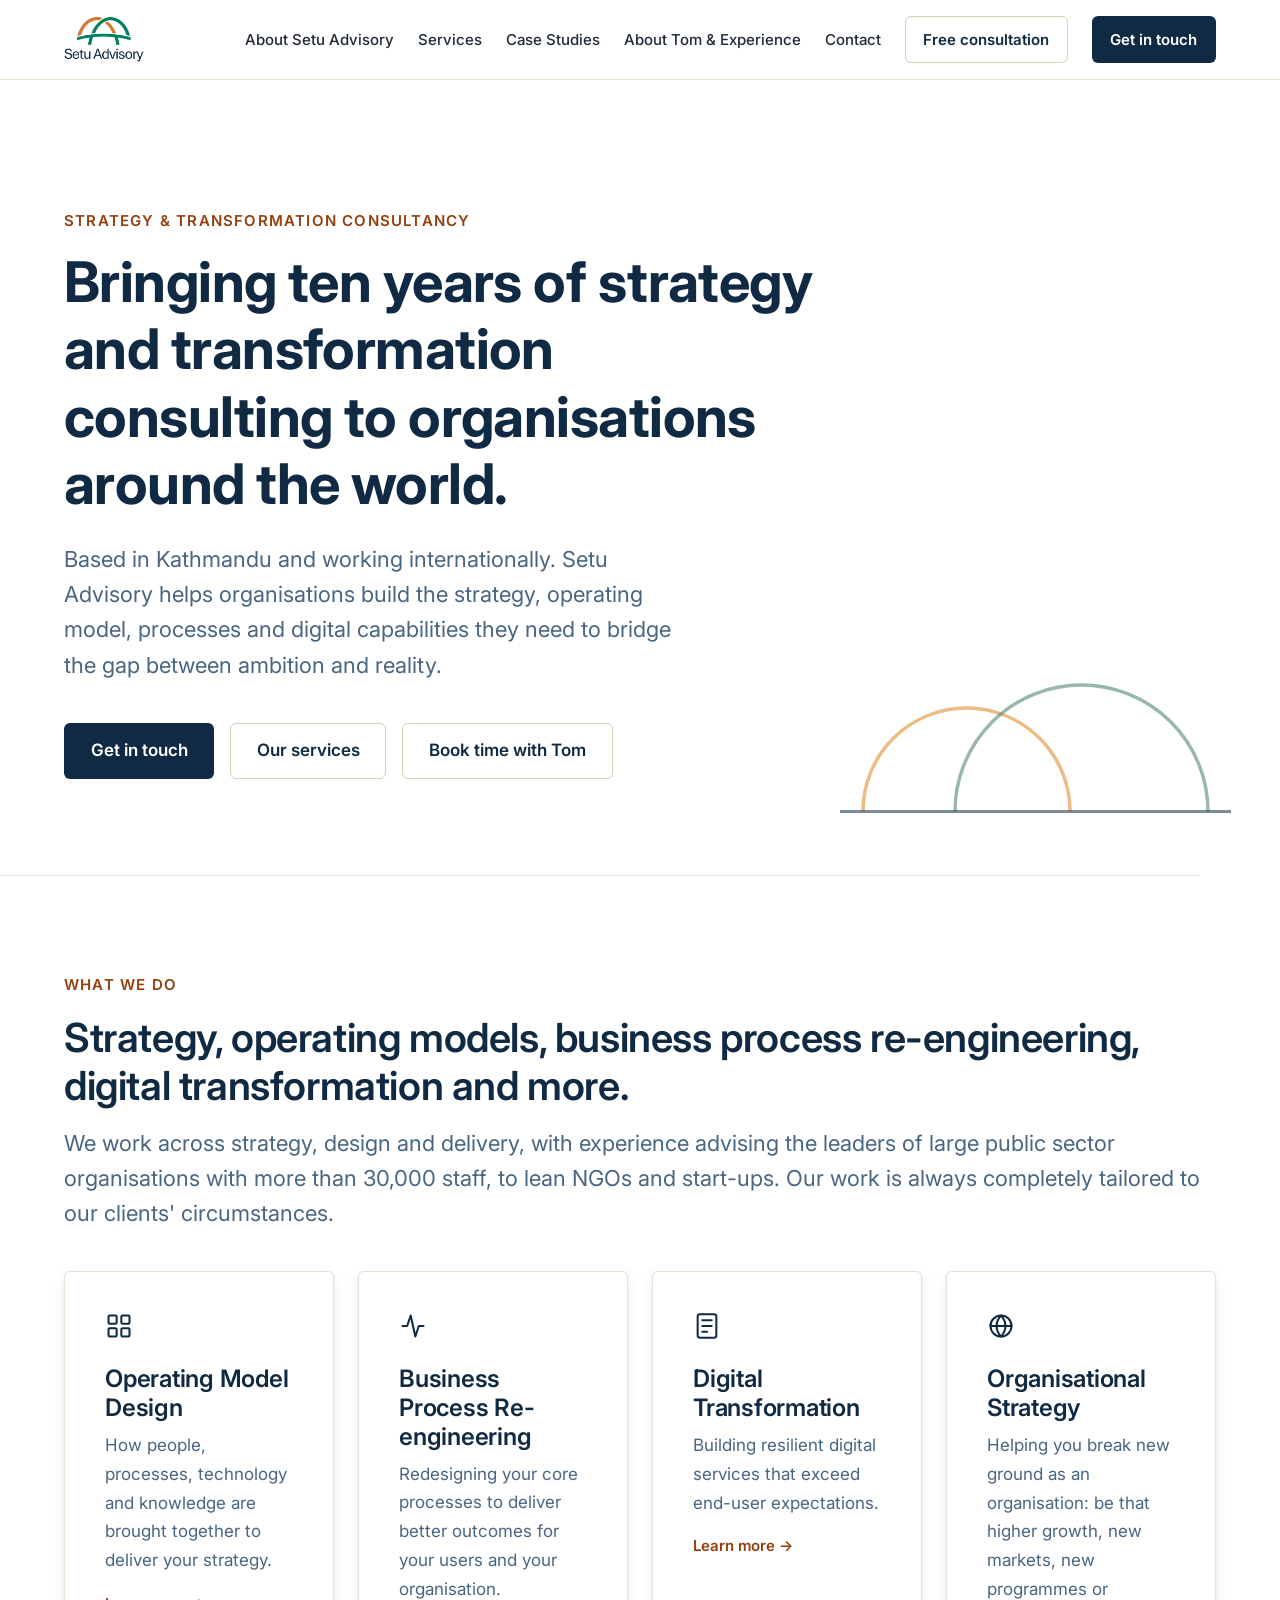
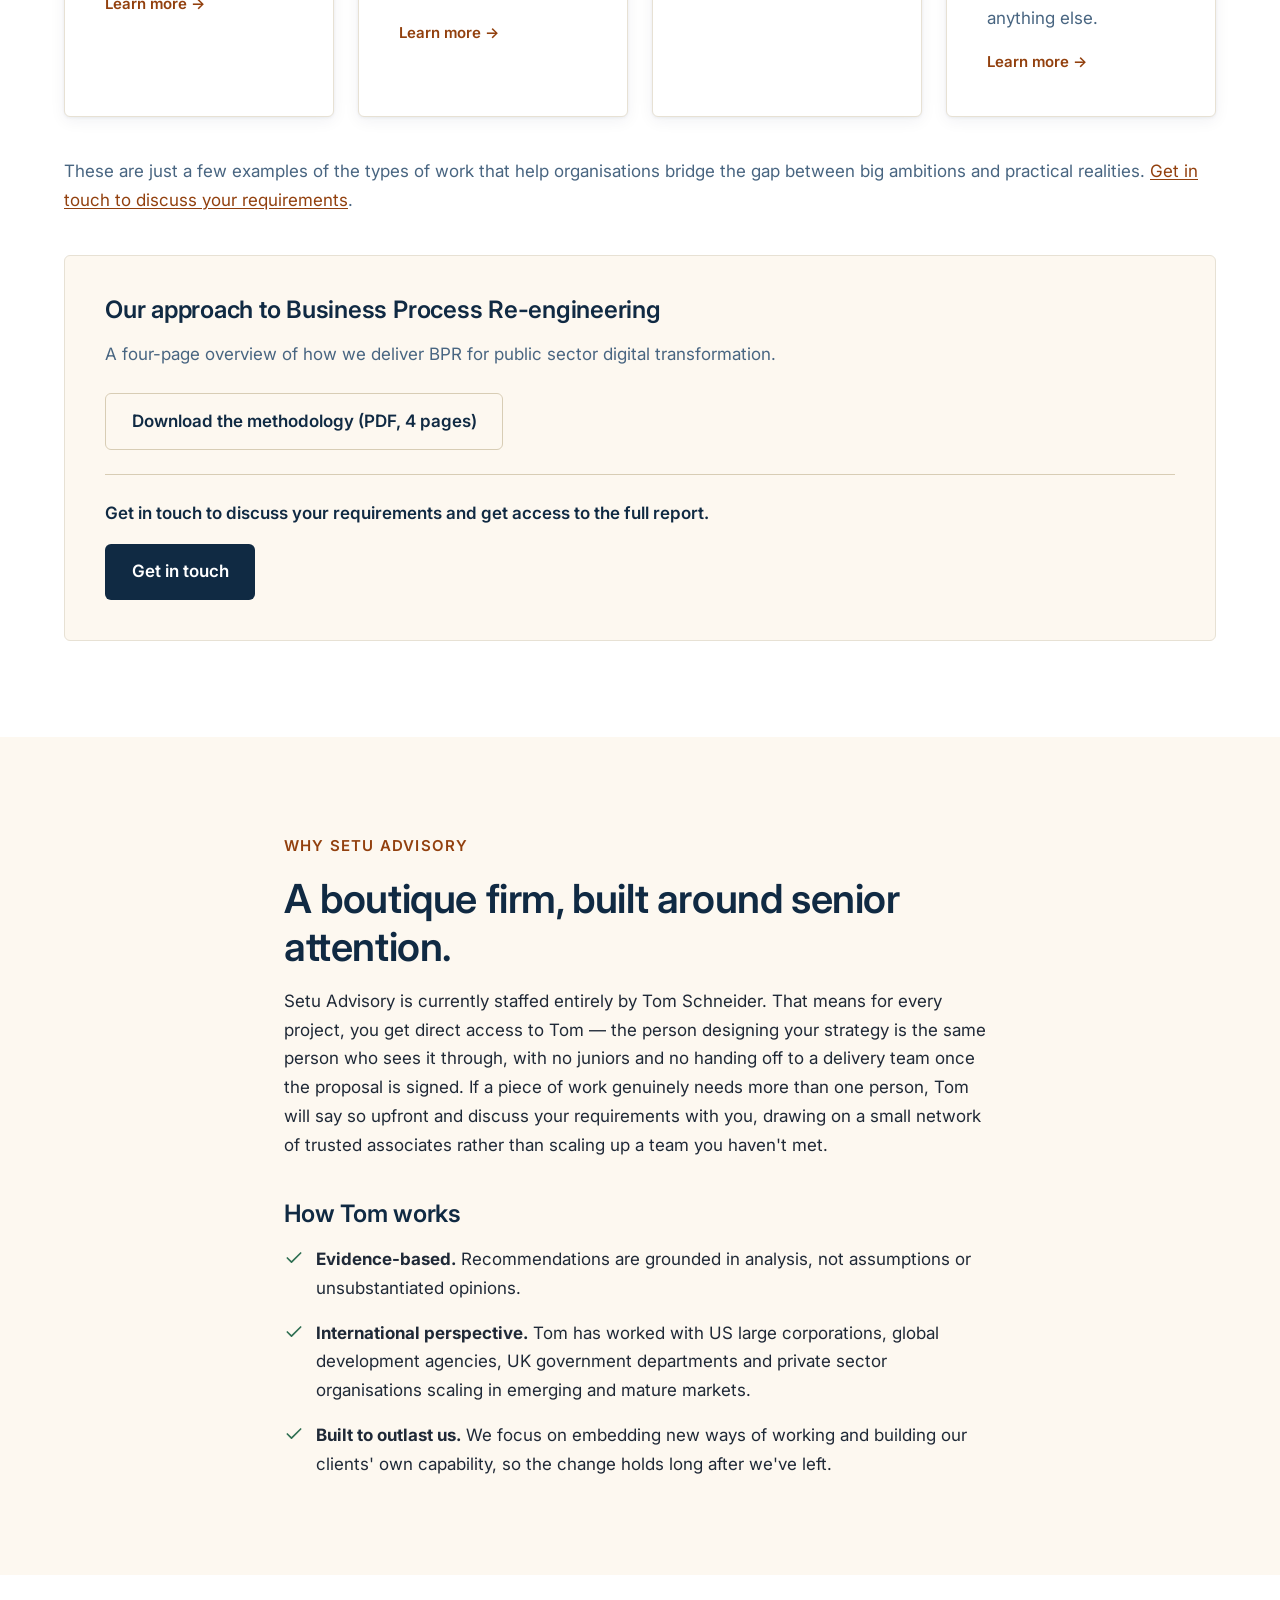
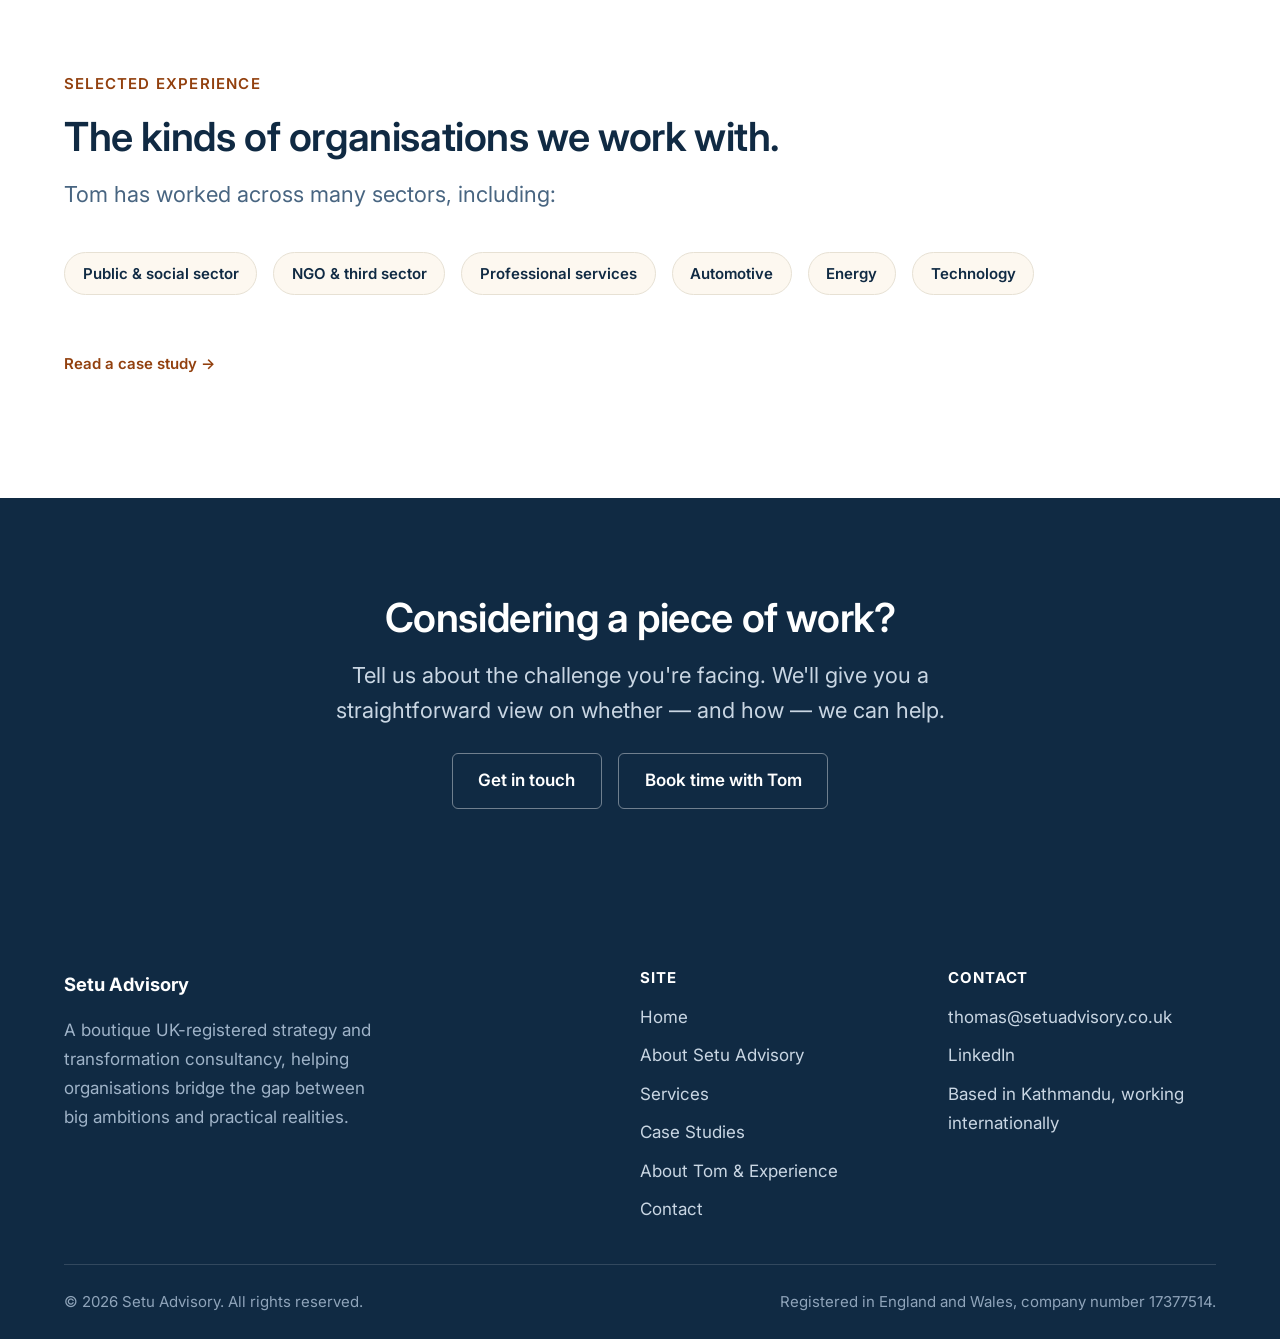
==== commit f2caaca1: "sept 6th go live version" ====
--- a/index.html
+++ b/index.html
@@ -4,7 +4,7 @@
   <meta charset="UTF-8">
   <meta name="viewport" content="width=device-width, initial-scale=1.0">
   <title>Setu Advisory — Strategy &amp; Transformation Consultancy</title>
-  <meta name="description" content="Setu Advisory is a boutique UK strategy and transformation consultancy helping organisations scale and compete at a global level.">
+  <meta name="description" content="Setu Advisory is a boutique UK-registered strategy and transformation consultancy helping organisations bridge the gap between big ambitions and practical realities.">
   <link rel="preconnect" href="https://fonts.googleapis.com">
   <link rel="preconnect" href="https://fonts.gstatic.com" crossorigin>
   <link href="https://fonts.googleapis.com/css2?family=Inter:wght@400;500;600;700&display=swap" rel="stylesheet">
@@ -23,19 +23,15 @@
         <span></span>
       </button>
       <ul class="nav-links" id="nav-links">
-        <li><a href="index.html" aria-current="page">Home</a></li>
         <li><a href="about.html">About Setu Advisory</a></li>
         <li><a href="services.html">Services</a></li>
         <li><a href="case-studies.html">Case Studies</a></li>
-        <li><a href="team.html">About Tom</a></li>
+        <li><a href="team.html">About Tom &amp; Experience</a></li>
         <li><a href="contact.html">Contact</a></li>
-        <li class="nav-cta-mobile"><a href="contact.html" class="btn btn-primary">Get in touch</a></li>
-        <li class="nav-cta-mobile"><a href="https://outlook.office.com/bookwithme/user/1473d8aa62ce41c8b2084eeffc072113@setuadvisory.co.uk/meetingtype/dMQkPKHw8kKmW9pJiiw7EA2?anonymous&ismsaljsauthenabled&ep=email" target="_blank" rel="noopener" class="btn btn-secondary">Free consultation</a></li>
+        <li class="nav-cta-item"><a href="https://outlook.office.com/bookwithme/user/1473d8aa62ce41c8b2084eeffc072113@setuadvisory.co.uk/meetingtype/dMQkPKHw8kKmW9pJiiw7EA2?anonymous&ismsaljsauthenabled&ep=email" target="_blank" rel="noopener" class="btn-secondary">Free consultation</a></li>
+        <li class="nav-cta-item"><a href="contact.html" class="btn-primary">Get in touch</a></li>
       </ul>
-      <div class="nav-cta-group">
-        <a href="https://outlook.office.com/bookwithme/user/1473d8aa62ce41c8b2084eeffc072113@setuadvisory.co.uk/meetingtype/dMQkPKHw8kKmW9pJiiw7EA2?anonymous&ismsaljsauthenabled&ep=email" target="_blank" rel="noopener" class="btn btn-secondary">Free consultation</a>
-        <a href="contact.html" class="btn btn-primary">Get in touch</a>
-      </div>
+      
     </nav>
   </header>
 
@@ -45,8 +41,8 @@
     <section class="hero container">
       <div class="hero-inner">
         <span class="eyebrow">Strategy &amp; Transformation Consultancy</span>
-        <h1>Organisations built for ambitious growth.</h1>
-        <p class="lead">Setu Advisory helps organisations build the strategy, operating model, processes and digital capabilities they need to scale and compete at a global level.</p>
+        <h1>Bringing ten years of strategy and transformation consulting to organisations around the world.</h1>
+        <p class="lead">Based in Kathmandu and working internationally. Setu Advisory helps organisations build the strategy, operating model, processes and digital capabilities they need to bridge the gap between ambition and reality.</p>
         <div class="btn-row">
           <a href="contact.html" class="btn btn-primary">Get in touch</a>
           <a href="services.html" class="btn btn-secondary">Our services</a>
@@ -65,7 +61,7 @@
     <!-- Overview of services -->
     <section class="section container">
       <span class="eyebrow">What we do</span>
-      <h2>Many disciplines, one purpose: organisations fit for what comes next.</h2>
+      <h2>Strategy, operating models, business process re-engineering, digital transformation and more.</h2>
       <p class="lead" style="margin-bottom: var(--space-4);">We work across strategy, design and delivery, with experience advising the leaders of large public sector organisations with more than 30,000 staff, to lean NGOs and start-ups. Our work is always completely tailored to our clients' circumstances.</p>
 
       <div class="card-grid">
@@ -106,10 +102,10 @@
         </article>
       </div>
 
-      <p style="margin-top: var(--space-4); color: var(--color-muted);">These are just a few examples of the types of work that help organisations scale and compete at a global level. <a href="contact.html">Get in touch to discuss your requirements</a>.</p>
+      <p style="margin-top: var(--space-4); color: var(--color-muted);">These are just a few examples of the types of work that help organisations bridge the gap between big ambitions and practical realities. <a href="contact.html">Get in touch to discuss your requirements</a>.</p>
 
       <div class="blur-teaser" style="margin-top: var(--space-4); filter: none;">
-        <p style="font-weight: 600; color: var(--color-primary); filter: none;">Our approach to Business Process Re-engineering</p>
+        <h3 style="font-weight: 600; color: var(--color-primary); filter: none; margin: 0 0 var(--space-2);">Our approach to Business Process Re-engineering</h3>
         <p style="filter: none; color: var(--color-muted);">A four-page overview of how we deliver BPR for public sector digital transformation.</p>
         <p style="filter: none;"><a href="downloads/setu-advisory-bpr-methodology.pdf" target="_blank" class="btn btn-secondary">Download the methodology (PDF, 4 pages)</a></p>
         <div class="blur-cta">
@@ -125,7 +121,7 @@
         <span class="eyebrow">Why Setu Advisory</span>
         <h2>A boutique firm, built around senior attention.</h2>
         <p style="margin-bottom: var(--space-4);">Setu Advisory is currently staffed entirely by Tom Schneider. That means for every project, you get direct access to Tom — the person designing your strategy is the same person who sees it through, with no juniors and no handing off to a delivery team once the proposal is signed. If a piece of work genuinely needs more than one person, Tom will say so upfront and discuss your requirements with you, drawing on a small network of trusted associates rather than scaling up a team you haven't met.</p>
-        <p style="font-weight: 600; color: var(--color-primary); margin-bottom: var(--space-2);">How Tom works</p>
+        <h3 style="font-weight: 600; color: var(--color-primary); margin-bottom: var(--space-2);">How Tom works</h3>
         <ul class="check-list">
           <li>
             <svg width="20" height="20" viewBox="0 0 24 24" fill="none" stroke="currentColor" stroke-width="2" stroke-linecap="round" stroke-linejoin="round"><polyline points="20 6 9 17 4 12"/></svg>
@@ -179,25 +175,25 @@
       <div class="footer-grid">
         <div>
           <p class="footer-brand">Setu Advisory</p>
-          <p class="footer-tagline">A boutique UK-registered strategy and transformation consultancy, helping organisations scale and compete at a global level.</p>
+          <p class="footer-tagline">A boutique UK-registered strategy and transformation consultancy, helping organisations bridge the gap between big ambitions and practical realities.</p>
         </div>
         <div>
-          <p class="footer-heading">Site</p>
+          <h2 class="footer-heading">Site</h2>
           <ul class="footer-links">
             <li><a href="index.html">Home</a></li>
             <li><a href="about.html">About Setu Advisory</a></li>
             <li><a href="services.html">Services</a></li>
             <li><a href="case-studies.html">Case Studies</a></li>
-            <li><a href="team.html">About Tom</a></li>
+            <li><a href="team.html">About Tom &amp; Experience</a></li>
             <li><a href="contact.html">Contact</a></li>
           </ul>
         </div>
         <div>
-          <p class="footer-heading">Contact</p>
+          <h2 class="footer-heading">Contact</h2>
           <ul class="footer-links">
             <li><a href="mailto:thomas@setuadvisory.co.uk">thomas@setuadvisory.co.uk</a></li>
             <li><a href="https://www.linkedin.com/in/tomhschneider/" target="_blank" rel="noopener">LinkedIn</a></li>
-            <li>Based in Kathmandu, but willing to travel</li>
+            <li>Based in Kathmandu, working internationally</li>
           </ul>
         </div>
       </div>
--- a/css/styles.css
+++ b/css/styles.css
@@ -9,7 +9,8 @@
 :root {
   /* Colour — Setu Advisory style guide */
   --color-primary: #102A43;      /* deep navy — text, headings, nav, footer */
-  --color-accent: #D97706;       /* mustard — accents, emphasis, links, CTAs */
+  --color-accent: #D97706;       /* mustard — decorative use only (borders, icons, backgrounds) */
+  --color-accent-text: #92400E;  /* darker amber — WCAG AAA (7:1) safe for text and links */
   --color-green: #2F6F52;        /* green — secondary signal, positive outcomes */
   --color-background: #FFFFFF;
   --color-text: #1F2937;
@@ -71,7 +72,7 @@
 h2 { font-size: var(--fs-h2); }
 h3 { font-size: var(--fs-h3); }
 p { margin: 0 0 var(--space-3); }
-a { color: var(--color-accent); text-decoration: none; }
+a { color: var(--color-accent-text); text-decoration: underline; text-underline-offset: 2px; }
 a:hover { color: var(--color-primary); }
 a:focus-visible,
 button:focus-visible,
@@ -111,7 +112,7 @@
   font-weight: 600;
   text-transform: uppercase;
   letter-spacing: 0.08em;
-  color: var(--color-accent);
+  color: var(--color-accent-text);
   margin-bottom: var(--space-2);
 }
 .lead {
@@ -154,6 +155,7 @@
   border-radius: var(--radius);
   border: 1px solid transparent;
   cursor: pointer;
+  text-decoration: none;
   transition: background-color 0.15s ease, color 0.15s ease, border-color 0.15s ease;
 }
 .btn-primary {
@@ -213,14 +215,36 @@
   font-size: var(--fs-small);
   padding: 0.5rem 0;
   border-bottom: 2px solid transparent;
+  text-decoration: none;
 }
 .nav-links a:hover,
 .nav-links a[aria-current="page"] {
   color: var(--color-primary);
   border-bottom-color: var(--color-accent);
 }
-.nav-cta-group { display: none; gap: 0.6rem; }
-.nav-cta-mobile { display: none; }
+
+/* Nav CTA buttons — a single set of items, styled as buttons at every
+   width, rather than duplicate mobile/desktop markup. */
+.nav-links li.nav-cta-item {
+  border-bottom: none;
+}
+.nav-links li.nav-cta-item a {
+  display: inline-flex;
+  align-items: center;
+  gap: 0.5rem;
+  font-family: var(--font-base);
+  font-weight: 600;
+  padding: 0.7rem 1.3rem;
+  border-radius: var(--radius);
+  border: 1px solid transparent;
+  text-decoration: none;
+  transition: background-color 0.15s ease, color 0.15s ease, border-color 0.15s ease;
+}
+.nav-links li.nav-cta-item a.btn-primary { background: var(--color-primary); color: #fff; }
+.nav-links li.nav-cta-item a.btn-primary:hover { background: #0B1F32; color: #fff; }
+.nav-links li.nav-cta-item a.btn-secondary { background: transparent; color: var(--color-primary); border-color: var(--color-border-strong); }
+.nav-links li.nav-cta-item a.btn-secondary:hover { border-color: var(--color-primary); background: var(--color-light-grey); }
+
 .nav-toggle {
   display: none;
   background: none;
@@ -249,8 +273,8 @@
 .nav-toggle span::after { top: 6px; }
 
 @media (min-width: 1024px) {
-  .nav-cta-group { display: flex; }
-  .nav-cta-group .btn { padding: 0.6rem 1.1rem; font-size: var(--fs-small); }
+  .nav-links li.nav-cta-item { width: auto; }
+  .nav-links li.nav-cta-item a { padding: 0.6rem 1.1rem; font-size: var(--fs-small); width: auto; }
 }
 
 @media (max-width: 1023px) {
@@ -277,7 +301,14 @@
     padding: var(--space-2) var(--space-3);
     border-bottom: 1px solid var(--color-border);
   }
-  .nav-links .nav-cta-mobile { display: block; padding: var(--space-2) var(--space-3); }
+  .nav-links li.nav-cta-item { padding: var(--space-1) var(--space-3); }
+  .nav-links li.nav-cta-item a {
+    display: block;
+    width: 100%;
+    text-align: center;
+    border-bottom: none;
+    margin: 0.25rem 0;
+  }
 }
 
 /* ---- 6. Hero ------------------------------------------------ */
@@ -331,6 +362,7 @@
   margin-top: var(--space-2);
   font-weight: 600;
   font-size: var(--fs-small);
+  text-decoration: none;
 }
 
 /* ---- 8. Two-column layout ------------------------------------ */
@@ -388,7 +420,7 @@
 .service-number {
   font-size: var(--fs-small);
   font-weight: 700;
-  color: var(--color-accent);
+  color: var(--color-accent-text);
   letter-spacing: 0.06em;
   display: block;
   margin-bottom: var(--space-2);
@@ -523,7 +555,7 @@
   margin-bottom: var(--space-2);
 }
 .footer-links { list-style: none; display: grid; gap: 0.6rem; }
-.footer-links a { color: #C9D6E3; }
+.footer-links a { color: #C9D6E3; text-decoration: none; }
 .footer-links a:hover { color: #fff; }
 .footer-bottom {
   display: flex;
@@ -601,7 +633,7 @@
 
 /* ---- 18. Brand logo -------------------------------------------------- */
 .brand-logo {
-  height: 42px;
+  height: 46px;
   width: auto;
   display: block;
 }
@@ -749,7 +781,7 @@
   font-weight: 600;
   color: var(--color-primary);
 }
-.accordion-trigger:hover { color: var(--color-accent); }
+.accordion-trigger:hover { color: var(--color-accent-text); }
 .accordion-icon {
   flex-shrink: 0;
   color: var(--color-accent);
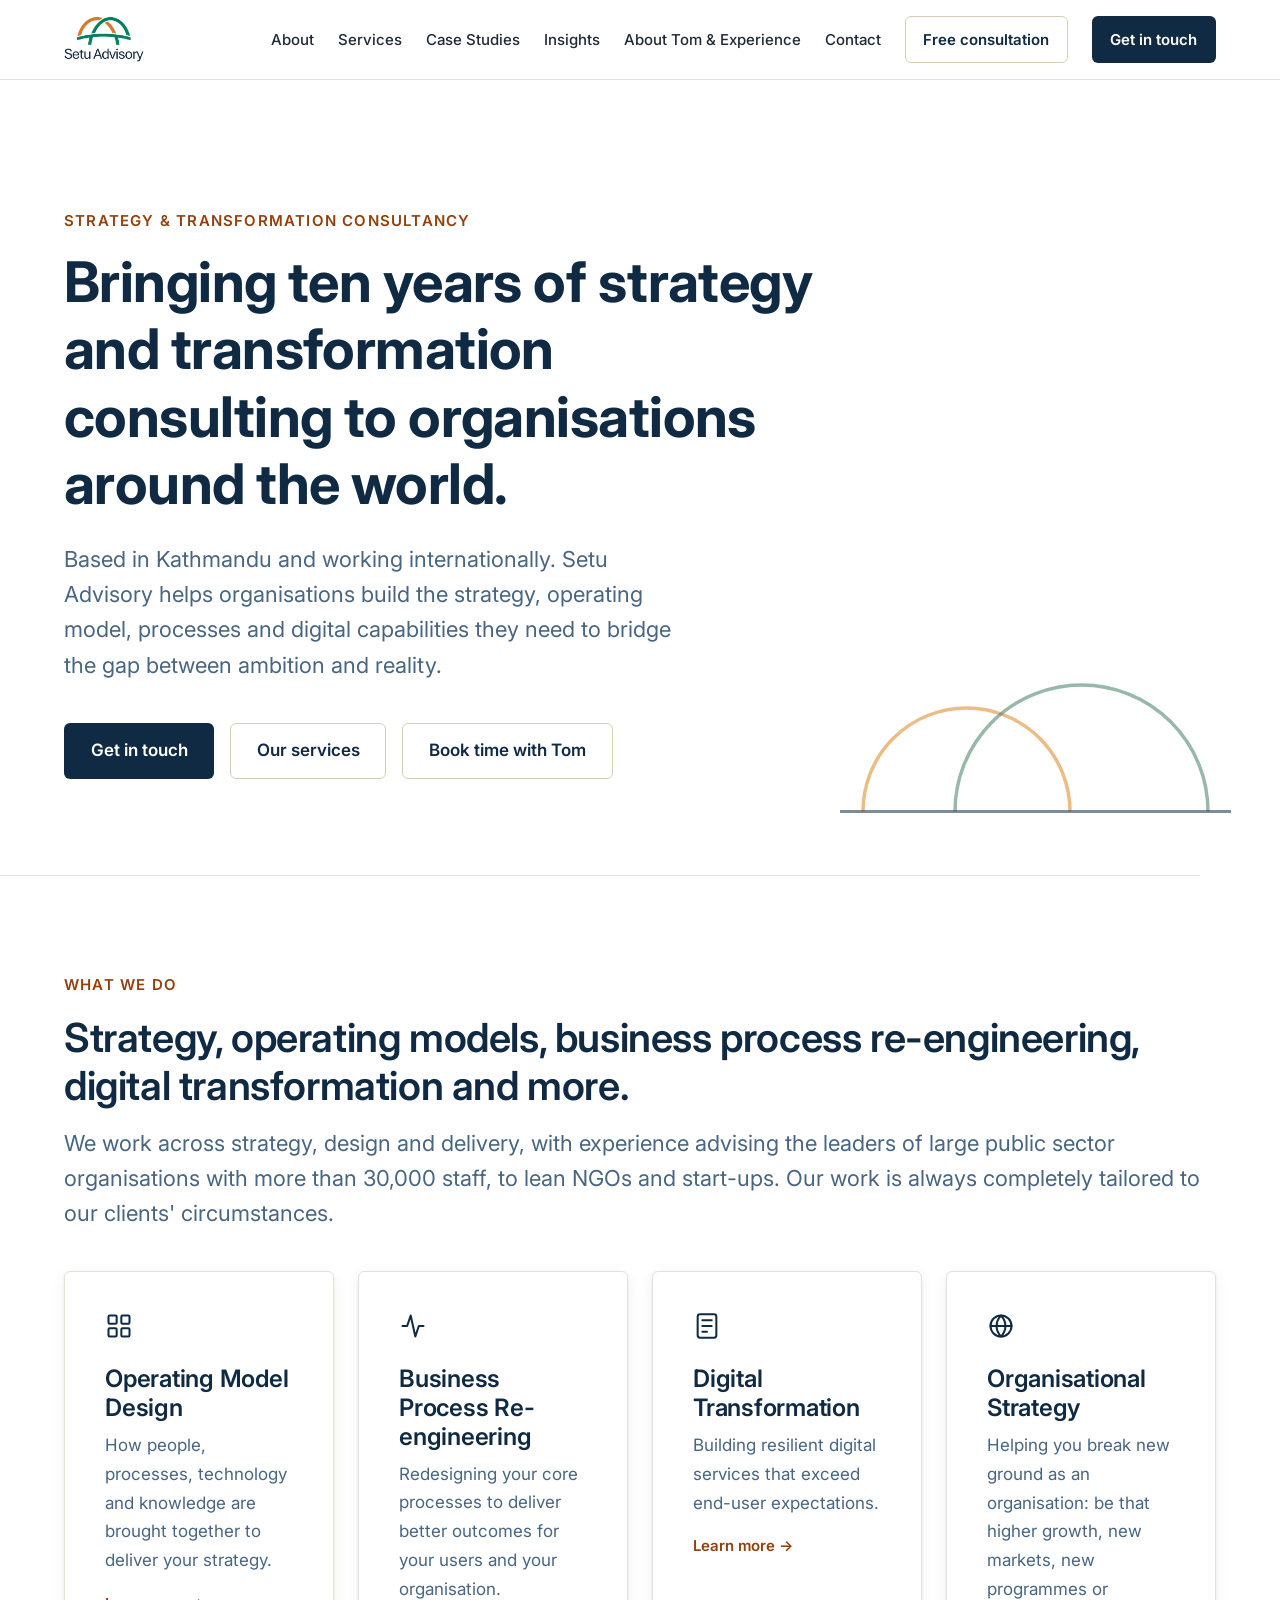
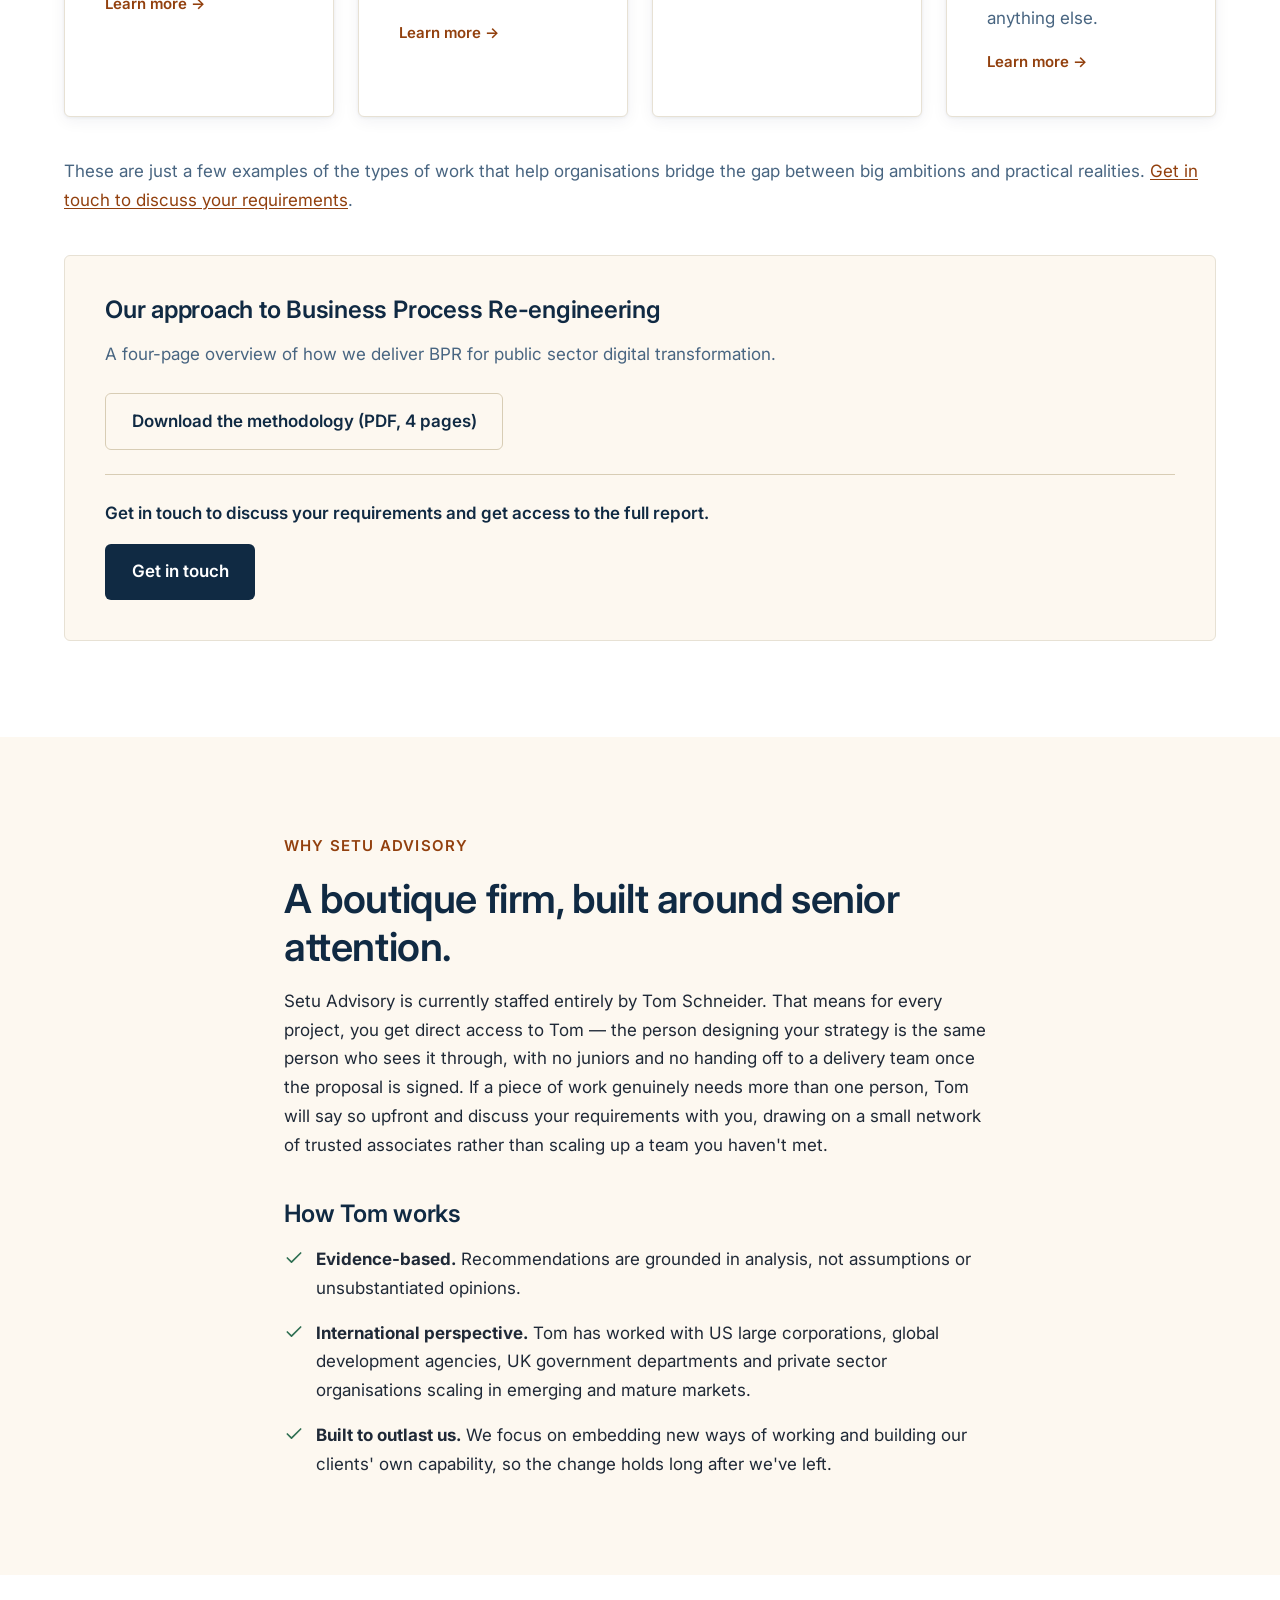
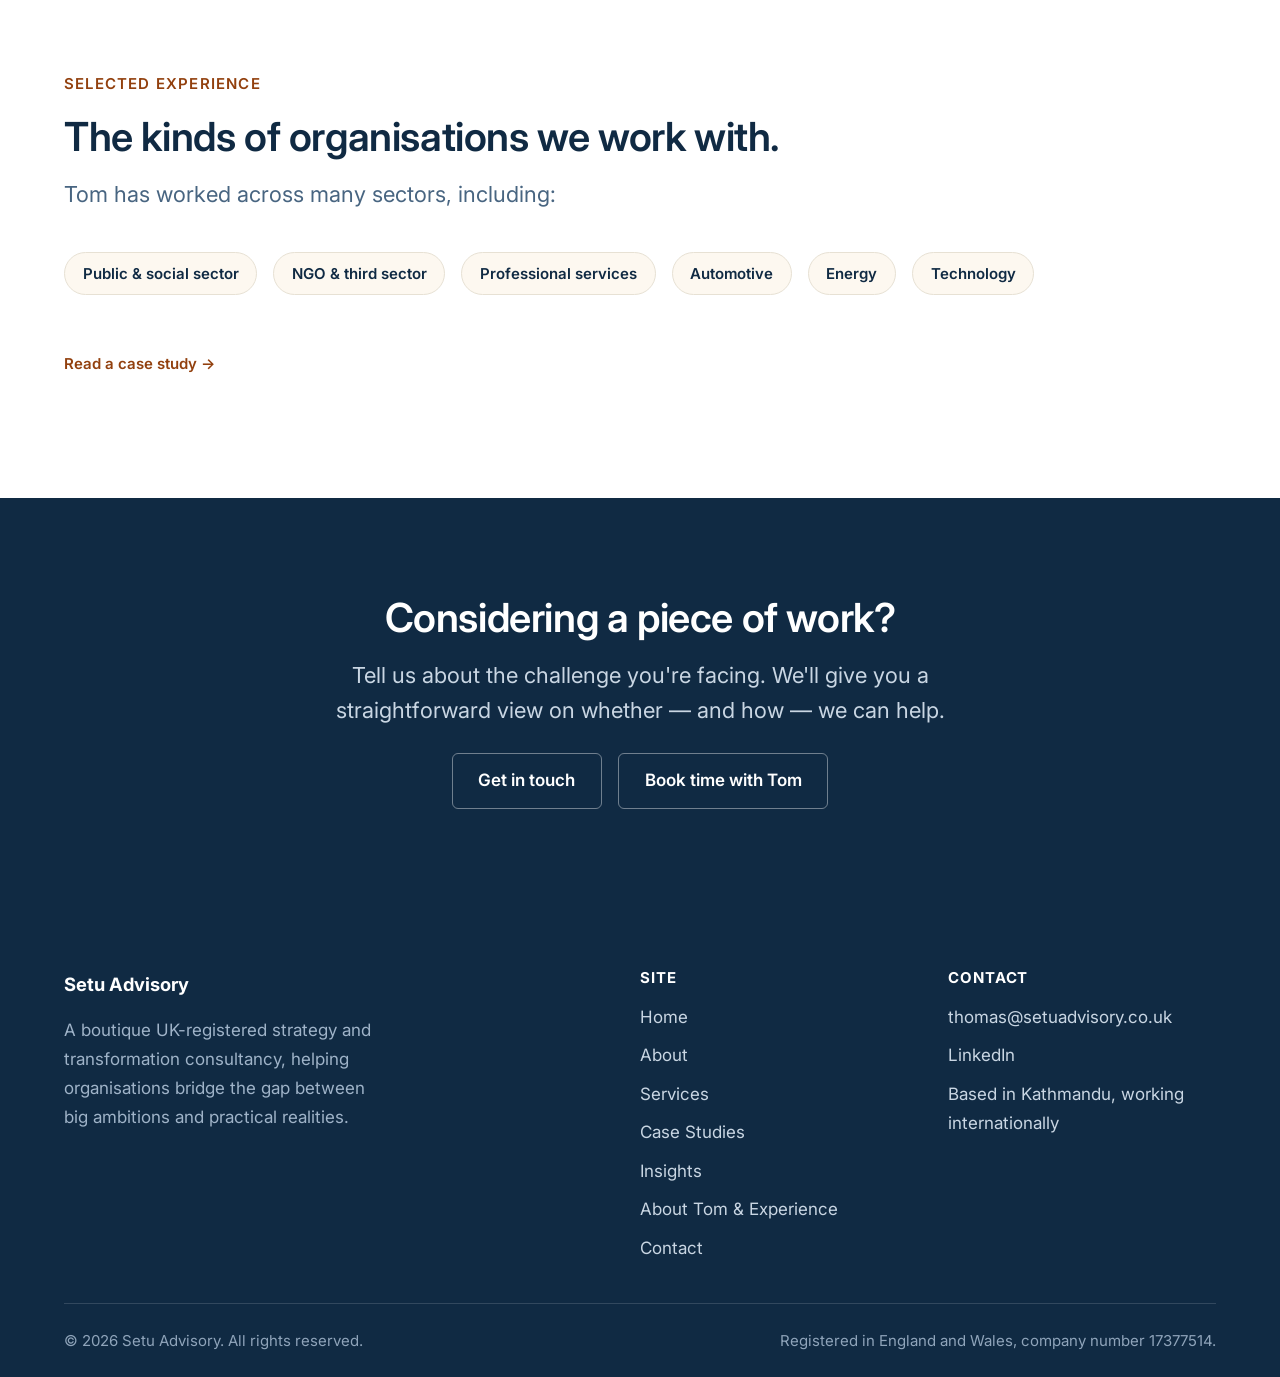
==== commit 7e98aa4e: "Late October upload to include the article i wrote" ====
--- a/index.html
+++ b/index.html
@@ -23,9 +23,10 @@
         <span></span>
       </button>
       <ul class="nav-links" id="nav-links">
-        <li><a href="about.html">About Setu Advisory</a></li>
+        <li><a href="about.html">About</a></li>
         <li><a href="services.html">Services</a></li>
         <li><a href="case-studies.html">Case Studies</a></li>
+        <li><a href="insights.html">Insights</a></li>
         <li><a href="team.html">About Tom &amp; Experience</a></li>
         <li><a href="contact.html">Contact</a></li>
         <li class="nav-cta-item"><a href="https://outlook.office.com/bookwithme/user/1473d8aa62ce41c8b2084eeffc072113@setuadvisory.co.uk/meetingtype/dMQkPKHw8kKmW9pJiiw7EA2?anonymous&ismsaljsauthenabled&ep=email" target="_blank" rel="noopener" class="btn-secondary">Free consultation</a></li>
@@ -181,9 +182,10 @@
           <h2 class="footer-heading">Site</h2>
           <ul class="footer-links">
             <li><a href="index.html">Home</a></li>
-            <li><a href="about.html">About Setu Advisory</a></li>
+            <li><a href="about.html">About</a></li>
             <li><a href="services.html">Services</a></li>
             <li><a href="case-studies.html">Case Studies</a></li>
+            <li><a href="insights.html">Insights</a></li>
             <li><a href="team.html">About Tom &amp; Experience</a></li>
             <li><a href="contact.html">Contact</a></li>
           </ul>
